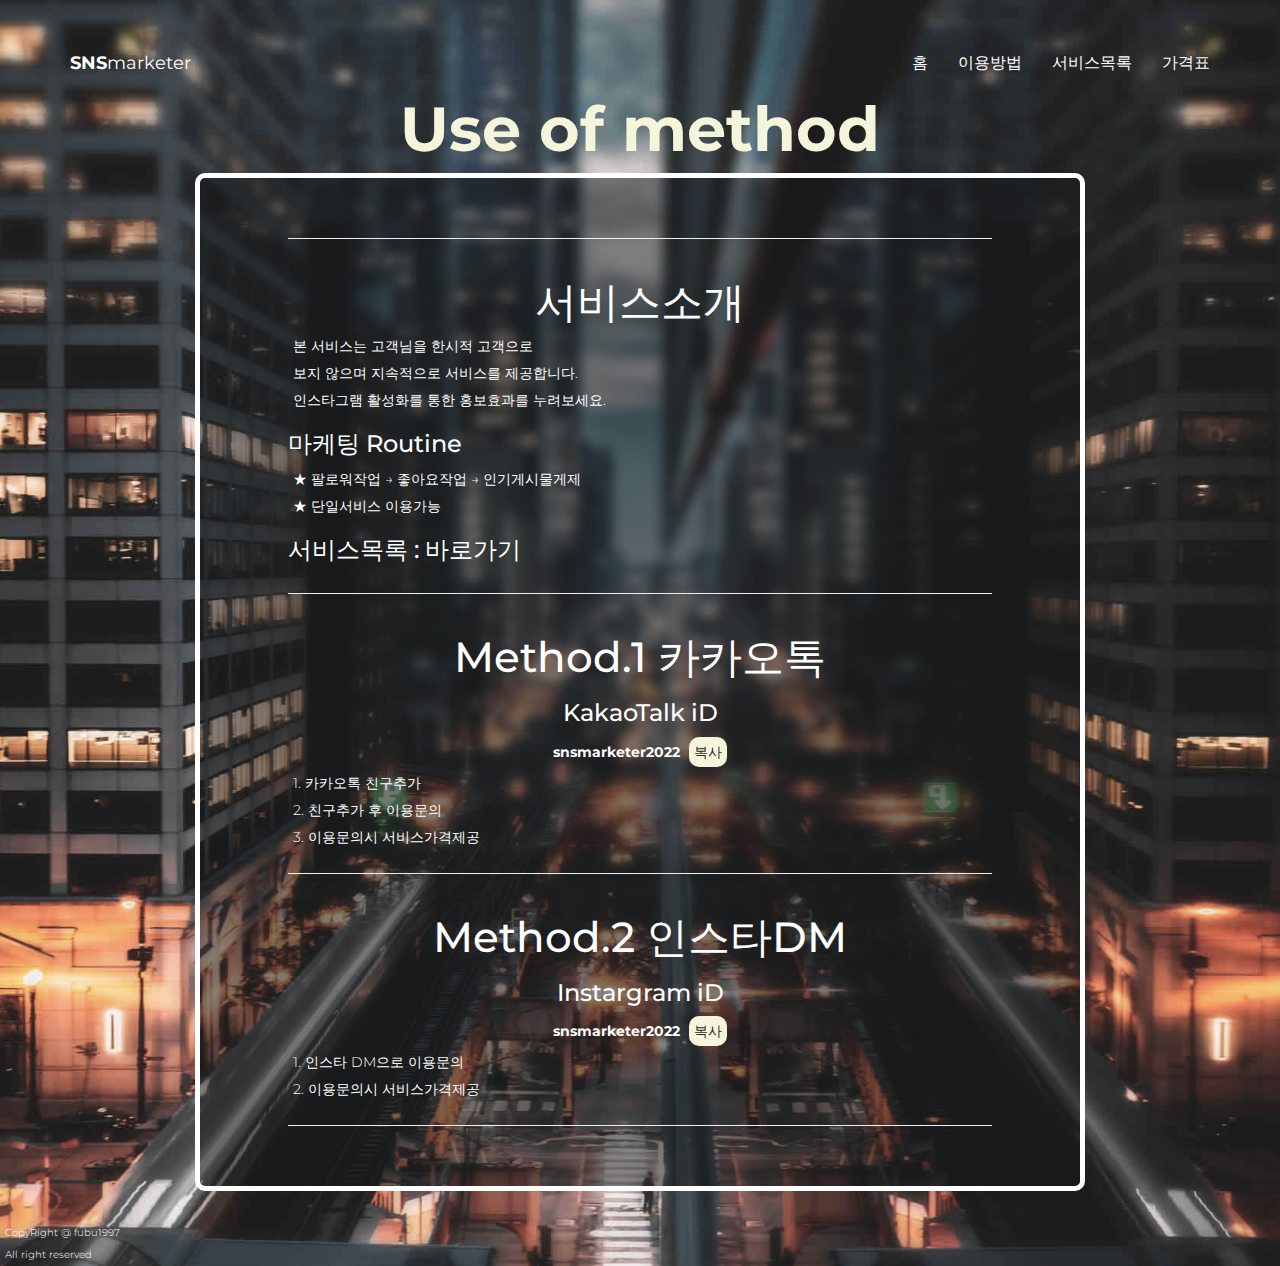
==== method.html @ 7dee6ce5 "SNShelp : 09" ====
<!DOCTYPE html>
<html lang="ko">
  <head>
    <!-- ================================================== -->
    <meta http-equiv="Content-Type" content="text/html; charset=utf-8" />
    <meta http-equiv="X-UA-Compatible" content="IE=edge" />
    <title>SNS마케터</title>
    <meta name="description" content="SNSmarketer" />
    <meta name="author" content="fubu1997" />
    <meta name="keywords" content="SNS마케터" />
    <!-- ================================================== -->
    <meta
      name="viewport"
      content="width=device-width, minimum-scale=1.0, maximum-scale=1.0"
    />
    <meta name="apple-mobile-web-app-capable" content="yes" />
    <!-- ================================================== -->
    <link
      href="https://fonts.googleapis.com/css?family=Montserrat:300,300i,400,600,700"
      rel="stylesheet"
    />
    <link
      rel="stylesheet"
      href="http://cdnjs.cloudflare.com/ajax/libs/font-awesome/4.4.0/css/font-awesome.min.css"
    />
    <!-- Favicon
    ================================================== -->
    <link
      rel="apple-touch-icon"
      sizes="180x180"
      href="/assets/img/apple-touch-icon.png"
    />
    <link
      rel="icon"
      type="image/png"
      sizes="16x16"
      href="/assets/img/pavicon.png"
    />
    <!-- ================================================== -->
    <!-- Bootstrap core CSS -->
    <link href="assets/css/bootstrap.min.css" rel="stylesheet" />
    <!-- Custom styles -->
    <link href="assets/css/style.css" rel="stylesheet" />
    <link href="assets/css/responsive.css" rel="stylesheet" />
    <link href="/customstyle.css" rel="stylesheet" />
    <link rel="stylesheet" href="/assets/css/methodresponsive.css" />
  </head>

  <body>
    <header id="masthead" class="site-header">
      <nav id="primary-navigation" class="site-navigation">
        <div class="container">
          <div class="navbar-header">
            <a href="/index.html" class="site-title"
              ><span>SNS</span>marketer</a
            >
          </div>
          <div class="collapse navbar-collapse" id="agency-navbar-collapse">
            <ul class="nav navbar-nav navbar-right">
              <li>
                <a href="index.html">홈</a>
              </li>
              <li><a href="/method.html">이용방법</a></li>
              <li><a href="/service.html">서비스목록</a></li>
              <li><a href="/price.html">가격표</a></li>
            </ul>
          </div>
        </div>
      </nav>
    </header>

    <div id="hero" class="hero overlay">
      <div class="hero-content">
        <h1 class="이용방법title">Use of method</h1>
        <div class="이용방법페이지">
          <hr />
          <div class="서비스소개">
            <h2>서비스소개</h2>
            <p>본 서비스는 고객님을 한시적 고객으로</p>
            <p>보지 않으며 지속적으로 서비스를 제공합니다.</p>
            <p>인스타그램 활성화를 통한 홍보효과를 누려보세요.</p>
            <h3>마케팅 Routine</h3>
            <p>★ 팔로워작업 → 좋아요작업 → 인기게시물게제</p>
            <p>★ 단일서비스 이용가능</p>
            <h3>서비스목록 : <a href="/service.html">바로가기</a></h3>
          </div>
          <hr />
          <div class="사용방법카톡">
            <h2>Method.1 카카오톡</h2>
            <h3 style="text-align: center">KakaoTalk iD</h3>
            <span style="font-weight: bolder">snsmarketer2022 </span
            ><button>복사</button>
            <p>1. 카카오톡 친구추가</p>
            <p>2. 친구추가 후 이용문의</p>
            <p>3. 이용문의시 서비스가격제공</p>
          </div>
          <hr />
          <div class="사용방법인스타">
            <h2>Method.2 인스타DM</h2>
            <h3 style="text-align: center">Instargram iD</h3>
            <span style="font-weight: bolder">snsmarketer2022 </span
            ><button>복사</button>
            <p>1. 인스타 DM으로 이용문의</p>
            <p>2. 이용문의시 서비스가격제공</p>
          </div>
          <hr />
        </div>

        <footer>
          <div class="footerBox">
            <p>CopyRight @ fubu1997</p>
            <p>All right reserved</p>
          </div>
        </footer>
      </div>
    </div>

    <!-- Bootstrap core JavaScript -->
    <script src="https://ajax.googleapis.com/ajax/libs/jquery/3.1.1/jquery.min.js"></script>
    <script src="/assets/js/bootstrap.min.js"></script>
    <script src="/assets/js/bootstrap-select.min.js"></script>
    <script src="/assets/js/jquery.slicknav.min.js"></script>
    <script src="/assets/js/jquery.shuffle.min.js"></script>
    <script src="/assets/js/script.js"></script>
    <script src="/assets/js/method.js"></script>
  </body>
</html>
---- assets/css/style.css ----
/*
 * Theme Name: 
 * Theme URI: 
 * Author: Milan Savov, Nikola Kostov
 * Author URI/Mail: milan.savov@gmail.com, nikolakostov1991@gmail.com
 * Version: 1.0
 * */

/* TABLE OF CONTENT 
*
* - CUSTOM RESETS
    - Buttons
    - Forms
* - LAYOUT
* - HEADER 
    - Site Logo
    - Navigation
* - HERO (BANNER)
* - HOMEPAGE SECTIONS
    - Features 
    - Services
    - Map Feature 
    - Portfolio
    - Newsletter 
* - FOOTER
* - PAGES
    - PORTFOLIO
    - PORTFOLIO ITEM
    - BLOG
    - BLOG POST
    - CONTACT
*
*/

/* CUSTOM RESETS
================================================== */
a {
  transition: all 0.25s ease-in-out;
  -moz-transition: all 0.25s ease-in-out;
  -webkit-transition: all 0.25s ease-in-out;
  -o-transition: all 0.25s ease-in-out;
  -ms-transition: all 0.25s ease-in-out;
  cursor: pointer;
  color: white;
}

a:focus,
a:hover {
  color: #6fc754;
  outline: 0 none;
  text-decoration: none;
}

p {
  margin-bottom: 0;
  font-size: 14px;
  font-weight: 300;
  color: white;
  line-height: 22px;
}

h1 {
  font-size: 62px;
}

h2 {
  font-size: 42px;
}

h1,
h2,
h3,
h4,
h5 {
  color: white;
}

hr {
  width: 80%;
}

/* Buttons */
.btn {
  line-height: 50px;
  min-width: 200px;
  font-size: 16px;
  font-weight: 300;
  border: 0;
  border-radius: 50px;
  color: #26272d;
  background-color: #fff;
  padding: 0;
  transition: color 0.25s ease-in-out, background-color 0.25s ease-in-out;
  -moz-transition: color 0.25s ease-in-out, background-color 0.25s ease-in-out;
  -webkit-transition: color 0.25s ease-in-out,
    background-color 0.25s ease-in-out;
  -o-transition: color 0.25s ease-in-out, background-color 0.25s ease-in-out;
  -ms-transition: color 0.25s ease-in-out, background-color 0.25s ease-in-out;
}

.btn-border {
  border: 1px solid #26272d;
}

.btn-fill {
  background-color: #267df4;
  color: #fff;
}

.btn-gray {
  background-color: #f5f5f8;
  color: #26272d;
}

.btn-green {
  background-color: #6fc754;
  color: #fff;
}

.btn:hover,
button.btn:hover,
.btn:focus,
button.btn:focus {
  background-color: #26272d;
  color: #fff;
}

.btn-gray:hover,
.btn-gray:focus {
  background-color: #6fc754;
  color: #fff;
}

/* 
 * Forms 
 */
/* Input fields */
.form-group {
  position: relative;
  margin: 0 auto;
  width: 100%;
}

.form-control {
  border-radius: 25px;
  height: 50px;
  padding: 15px 20px;
  border-color: #f5f5f8;
}

.form-control + .form-control {
  margin-top: 10px;
}

.form-control:focus {
  background-color: #f5f5f8;
  border-color: #f5f5f8;
  box-shadow: none;
  outline: none;
}

.form-group .btn {
  position: absolute;
  top: 5px;
  right: 5px;
  line-height: 40px;
  min-width: 60px;
  font-size: 16px;
  border-radius: 25px;
}

.form-control-comment {
  height: 100px;
  resize: none;
}

.search-form .form-group .form-control {
  padding-right: 80px;
}

/* ELEMENTS
================================================== */
/* Checkbox fields */
input[type="checkbox"],
input[type="radio"] {
  position: absolute;
  visibility: hidden;
  height: auto;
  margin-top: 0;
}

.checkbox {
  margin: 0;
}

.checkbox + .checkbox,
.radio-btn + .radio-btn {
  margin-top: 15px;
}

.checkbox [type="checkbox"]:not(:checked) + label,
.checkbox [type="checkbox"]:checked + label {
  position: relative;
  padding-left: 30px;
  cursor: pointer;
}

.checkbox [type="checkbox"]:not(:checked) + label:before,
.checkbox [type="checkbox"]:checked + label:before {
  content: "";
  position: absolute;
  left: 0;
  width: 20px;
  height: 20px;
  background-color: #fff;
  border: 1px solid #f5f5f8;
  border-radius: 3px;
  box-shadow: none;
  transition: border-color 0.2s;
  -webkit-transition: border-color 0.2s;
  -ms-transition: border-color 0.2s;
  -o-transition: border-color 0.2s;
  -ms-transition: border-color 0.2s;
}

.checkbox [type="checkbox"]:not(:checked) + label:after,
.checkbox [type="checkbox"]:checked + label:after {
  content: "\f00c";
  font-family: "FontAwesome";
  position: absolute;
  top: 50%;
  left: 0;
  text-align: center;
  font-size: 15px;
  height: 20px;
  width: 20px;
  border-radius: 3px;
  color: #fff;
  background-color: #6fc754;
  transform: translateY(-50%);
  -webkit-transform: translateY(-50%);
  -ms-transform: translateY(-50%);
  -o-transform: translateY(-50%);
  -ms-transform: translateY(-50%);
  transition: opacity 0.2s;
  -webkit-transition: opacity 0.2s;
  -ms-transition: opacity 0.2s;
  -o-transition: opacity 0.2s;
  -ms-transition: opacity 0.2s;
}

.checkbox [type="checkbox"]:not(:checked) + label:after {
  opacity: 0;
}

.checkbox [type="checkbox"]:checked + label:after {
  opacity: 1;
}

.checkbox [type="checkbox"]:disabled:not(:checked) + label:before,
.checkbox [type="checkbox"]:disabled:checked + label:before {
  box-shadow: none;
  border-color: #bbb;
  background-color: #ddd;
}

.checkbox [type="checkbox"]:disabled:checked + label:after {
  color: #999;
}
.checkbox [type="checkbox"]:disabled + label {
  color: #aaa;
}

.checkbox [type="checkbox"]:checked:focus + label:before,
.checkbox [type="checkbox"]:not(:checked):focus + label:before {
  border: 1px dotted #6fc754;
}

.checkbox [type="checkbox"]:not(:checked) + label:hover:before,
.checkbox [type="checkbox"]:checked + label:hover:before {
  border: 1px solid #6fc754;
}

/* Radiobutton fields */
.radio-btn label {
  font-weight: 400;
}

.radio-btn [type="radio"]:not(:checked) + label,
.radio-btn [type="radio"]:checked + label {
  position: relative;
  padding-left: 30px;
  cursor: pointer;
  margin-bottom: 0;
}

.radio-btn [type="radio"]:not(:checked) + label:before,
.radio-btn [type="radio"]:checked + label:before {
  content: "";
  position: absolute;
  left: 0;
  top: 50%;
  width: 20px;
  height: 20px;
  background-color: #fff;
  border: 1px solid #f5f5f8;
  border-radius: 50px;
  box-shadow: none;
  transform: translateY(-50%);
  -webkit-transform: translateY(-50%);
  -ms-transform: translateY(-50%);
  -o-transform: translateY(-50%);
  -ms-transform: translateY(-50%);
  transition: border-color 0.2s;
  -webkit-transition: border-color 0.2s;
  -ms-transition: border-color 0.2s;
  -o-transition: border-color 0.2s;
  -ms-transition: border-color 0.2s;
}

.radio-btn [type="radio"]:not(:checked) + label:after,
.radio-btn [type="radio"]:checked + label:after {
  content: "";
  position: absolute;
  width: 12px;
  height: 12px;
  top: 50%;
  left: 4px;
  background-color: #6fc754;
  border-radius: 50px;
  transform: translateY(-50%);
  -webkit-transform: translateY(-50%);
  -ms-transform: translateY(-50%);
  -o-transform: translateY(-50%);
  -ms-transform: translateY(-50%);
  transition: opacity 0.2s;
  -webkit-transition: opacity 0.2s;
  -ms-transition: opacity 0.2s;
  -o-transition: opacity 0.2s;
  -ms-transition: opacity 0.2s;
}

.radio-btn [type="radio"]:not(:checked) + label:after {
  opacity: 0;
}
.radio-btn [type="radio"]:checked + label:after {
  opacity: 1;
}

.radio-btn [type="radio"]:disabled:not(:checked) + label:before,
.radio-btn [type="radio"]:disabled:checked + label:before {
  box-shadow: none;
  border-color: #bbb;
  background-color: #ddd;
}

.radio-btn [type="radio"]:disabled:checked + label:after {
  color: #999;
}

.radio-btn [type="radio"]:disabled + label {
  color: #aaa;
}

.radio-btn [type="radio"]:checked:focus + label:before,
.radio-btn [type="radio"]:not(:checked):focus + label:before {
  border: 1px dotted #6fc754;
}

.radio-btn [type="radio"]:checked + label:hover:before,
.radio-btn [type="radio"]:not(:checked) + label:hover:before {
  border: 1px solid #6fc754;
}

/* Selectpicker */
select {
  position: absolute;
  bottom: 0;
  left: 50%;
  display: block;
  width: 0.5px !important;
  height: 100% !important;
  padding: 0 !important;
  opacity: 0 !important;
  border: none;
}

.bootstrap-select .btn {
  border: 1px solid #26272d;
  border-radius: 10px;
}

.bootstrap-select span.pull-left {
  padding-left: 10px;
}

.bootstrap-select.open .dropdown-menu {
  display: block;
  border: 1px solid #26272d;
  border-radius: 10px;
}

.bootstrap-select.btn-group .dropdown-menu {
  padding: 5px 0;
  min-width: 100%;
  overflow: hidden;
  -webkit-box-sizing: border-box;
  -moz-box-sizing: border-box;
  box-sizing: border-box;
  z-index: 9999;
}

.bootstrap-select .dropdown-menu {
  display: none;
  visibility: visible;
  opacity: 1;
  padding: 0;
}

.bootstrap-select .bs-caret {
  float: right;
  padding-right: 10px;
}

.bootstrap-select .bs-caret .caret {
  border-top: 6px dashed;
  border-top: 6px solid\9;
  border-right: 6px solid transparent;
  border-left: 6px solid transparent;
}

.bootstrap-select .selected {
  color: #6fc754;
}

.bootstrap-select .check-mark {
  display: none;
}

/*  Tabs  */
.tab-style {
  border-bottom: none;
}

.tab-style + .tab-content {
  padding: 15px;
  border: 1px solid #26272d;
  border-bottom-left-radius: 10px;
  border-bottom-right-radius: 10px;
  border-top-right-radius: 10px;
}

.nav-tabs.tab-style > li.active > a,
.nav-tabs.tab-style > li > a:hover {
  border: 1px solid #6fc754;
  background-color: #6fc754;
  color: #fff;
}

.nav-tabs.tab-style > li > a {
  position: relative;
  color: #26272d;
  margin-right: 0;
  border: 1px solid #26272d;
  border-top-left-radius: 10px;
  border-top-right-radius: 10px;
}

.nav-tabs.tab-style > li + li {
  margin-left: 10px;
}

/* Accordion */
.accordion.panel-group {
  margin-bottom: 0;
}

.accordion.panel-group .panel + .panel {
  margin-top: 0;
}

.accordion .panel {
  border: 0;
  box-shadow: none;
  border: 1px solid #26272d;
  border-bottom: 0;
  border-radius: 0;
}

.accordion .panel:first-child,
.accordion .panel:first-child .panel-heading a {
  border-top-right-radius: 10px;
  border-top-left-radius: 10px;
}

.accordion .panel:last-child {
  border-bottom-right-radius: 10px;
  border-bottom-left-radius: 10px;
  border-bottom: 1px solid #26272d;
}

.accordion .panel:last-child .panel-heading a.collapsed {
  border-bottom-right-radius: 10px;
  border-bottom-left-radius: 10px;
}

.accordion .collapsed {
  height: auto;
}

.accordion .panel-heading {
  background-color: transparent;
  padding: 0;
}

.accordion .panel-heading a {
  display: inline-block;
  position: relative;
  width: 100%;
  padding: 10px 40px 10px 15px;
}

.accordion .panel-heading a.collapsed {
  background-color: transparent;
  color: #26272d;
}

.accordion .panel-heading a.collapsed:hover,
.accordion.accordion-gray .panel-heading a.collapsed:hover,
.accordion .panel-heading a {
  background-color: #6fc754;
  color: #fff;
}

.accordion .panel-heading a.collapsed::after {
  content: "\f107";
}

.accordion .panel-heading a::after {
  font-family: "FontAwesome";
  content: "\f106";
  position: absolute;
  top: 50%;
  right: 15px;
  transform: translateY(-50%);
  -moz-transform: translateY(-50%);
  -o-transform: translateY(-50%);
  -ms-transform: translateY(-50%);
  -webkit-transform: translateY(-50%);
}

.panel-group .panel-heading + .panel-collapse > .list-group,
.panel-group .panel-heading + .panel-collapse > .panel-body {
  border: none;
}

/* Pagination */
.pagination {
  margin: 0;
  vertical-align: middle;
}

.pagination > li > a {
  border: none;
  color: white;
  background-color: #f5f5f8;
  padding: 10px 15px;
  border-radius: 10px;
  font-size: 12px;
}

.pagination > li + li > a {
  margin-left: 5px;
}

.pagination > li.active > a,
.pagination > li > a:hover,
.pagination > li.active > a:hover {
  background-color: #6fc754;
  color: #fff;
}

.pagination > li:first-child > a {
  border-top-left-radius: 10px;
  border-bottom-left-radius: 10px;
}

.pagination > li:last-child > a {
  border-top-right-radius: 10px;
  border-bottom-right-radius: 10px;
}

.pagination > li.more > a {
  margin-left: 0;
  padding: 10px 5px;
  pointer-events: none;
  background-color: transparent;
}

.pagination > li.more + li > a {
  margin-left: 0;
}

/* LAYOUT
================================================== */
html,
body {
  width: 100%;
  height: 100%;
  margin: 0;
  padding: 0;
  font-family: "Montserrat", sans-serif;
  color: white;
}

.img-res {
  display: block;
  width: 100vw;
  height: 100vh;
  max-width: 100%;
  max-height: 100%;
  object-fit: cover;
}

/* Background colors */
.gray-bg {
  background-color: #f5f5f8;
}

/* Margin and padding resets */
.mb-10 {
  margin-bottom: 10px;
}
.mt-20 {
  margin-top: 20px;
}
.mt-50 {
  margin-top: 50px;
}

/* HEADER
================================================== */
.site-header {
  position: absolute;
  padding: 50px 0 0;
  background-color: transparent;
  width: 100%;
  z-index: 3;
}

/* Site-logo */
.site-title {
  font-size: 18px;
  line-height: 26px;
  color: white;
}

.site-title span {
  font-weight: 700;
}
/* Navigation */
.navbar-collapse {
  text-align: center;
}

.navbar-nav {
  color: white;
  float: none;
  display: inline-block;
}

.navbar-nav > li > a,
.slicknav_nav > li > a {
  padding: 0;
  font-size: 16px;
  position: relative;
  color: white;
  line-height: 26px;
}

.site-header-white .navbar-nav > li > a,
.site-header-white .site-title {
  color: #fff;
}

.navbar-nav > li > a i {
  margin-left: 5px;
}

.navbar-nav > li + li {
  margin-left: 30px;
}

.nav .open > a,
.nav .open > a:focus,
.nav .open > a:hover,
.navbar-nav > li > a:hover,
.navbar-nav > li > a:focus,
.navbar-nav > li.active > a,
.navbar-collapse li a:hover,
.dropdown.open > a,
.site-header-white .dropdown.open > a,
.dropdown-menu a:hover,
.dropdown:hover > a,
.dropdown-menu > li > a:focus,
.dropdown-menu li a:hover,
.slicknav_nav > li.active a,
.slicknav_open .slicknav_arrow,
.slicknav_nav > li a:hover {
  background-color: transparent;
  color: #6fc754;
}

.navbar-toggle {
  border-color: #fff;
  margin: 0 15px 0 0;
  position: relative;
  top: -1px;
}

.navbar-toggle:hover,
.navbar-toggle[aria-expanded="true"] {
  background-color: #fff;
  border-color: white;
  cursor: pointer;
}

.navbar-toggle:hover .icon-bar,
.navbar-toggle[aria-expanded="true"] .icon-bar {
  background-color: white;
}

.navbar-toggle .icon-bar {
  background-color: #fff;
}

.navbar-nav .dropdown-menu {
  display: block;
  opacity: 0;
  visibility: hidden;
  border-radius: 0;
  min-width: 130px;
  border: 0;
  border-top: 5px solid #6fc754;
  top: 140%;
  transition: all 0.4s;
  -moz-transition: all 0.4s;
  -webkit-transition: all 0.4s;
  -o-transition: all 0.4s;
  -ms-transition: all 0.4s;
}

.navbar-nav li a:hover + .dropdown-menu,
.navbar-nav .dropdown-menu:hover {
  opacity: 1;
  visibility: visible;
  top: 100%;
  transition-delay: 0s;
}

.dropdown-menu li a {
  padding: 5px 15px;
  position: relative;
  left: 0;
}

.dropdown-menu li a:hover {
  left: 15px;
}

/* HERO
================================================== */
.hero {
  background: url(../img/background.jpg) no-repeat center / cover;
  height: 100%;
  width: 100%;
  display: table;
  position: relative;
}

.overlay:before {
  height: 100%;
  width: 100%;
  position: absolute;
  top: 0;
  left: 0;
  z-index: 0;
}

.hero-content {
  display: table-cell;
  vertical-align: middle;
  padding-top: 75px;
  padding-bottom: 75px;
}

.hero-text {
  max-width: 890px;
  width: 100%;
  margin: 0 auto;
  padding: 0 15px;
  text-align: center;
}

.hero-text h1 {
  position: relative;
  margin: 0;
}

.hero-text p {
  position: relative;
  margin: 45px 0 30px;
  font-size: 20px;
  color: white;
}

.hero-text .btn {
  position: relative;
  background-color: rgba(197, 174, 174, 0.301);
  color: white;
  font-weight: bolder;
}

.hero-text .btn:hover {
  background-color: white;
  color: black;
}

.hero .breadcrumb {
  padding-top: 60px;
  margin-bottom: 0;
}

.hero .breadcrumb:before {
  content: "";
  display: block;
  position: absolute;
  left: 50%;
  bottom: 45px;
  height: 12px;
  width: 80px;
  border-top: 5px solid #fff;
  border-bottom: 3px solid #fff;
  transform: translateX(-50%);
  -moz-transform: translateX(-50%);
  -webkit-transform: translateX(-50%);
  -o-transform: translateX(-50%);
  -ms-transform: translateX(-50%);
}

.subpage-hero {
  height: 400px;
}

.subpage-hero.overlay:before {
  background-color: rgba(38, 39, 45, 0.5);
}

.subpage-hero .hero-content,
.subpage-hero .hero-content h1,
.subpage-hero a {
  color: #fff;
}

.subpage-hero a:hover {
  color: #6fc754;
}

.portfolio-hero {
  background: url(../img/portfolio-hero.jpg) no-repeat center / cover;
}

.blog-hero {
  background: url(../img/blog-hero.jpg) no-repeat center / cover;
}

.contact-hero {
  background: url(../img/contact-hero.jpg) no-repeat center / cover;
}

/* SITEMAIN
================================================== */
/* site-section */
.site-section {
  padding: 100px 0 140px;
}

.subheading-text {
  font-size: 20px;
  font-style: italic;
}

.heading-separator {
  position: relative;
  margin: 0;
  padding-bottom: 70px;
}

.heading-separator:after {
  content: "";
  position: absolute;
  bottom: 25px;
  left: 0;
  right: 0;
  height: 2px;
  width: 50px;
  margin: 0 auto;
  background-color: #267df4;
}

/* Section: Features */
.section-features h2 {
  padding-bottom: 40px;
  font-size: 30px;
}

.section-features img {
  position: absolute;
  right: 15px;
  height: 380px;
}

/* Section: Services */
.section-services .subheading-text {
  margin-bottom: 90px;
}

.section-services .col-md-3:nth-child(n + 5) .service {
  margin-top: 60px;
}

.service {
  min-height: 250px;
}

.service-title {
  margin: 35px 0 25px;
  font-size: 13px;
  text-transform: uppercase;
}

.service-info {
  font-size: 13px;
}

/* Section: Map Feature */
.section-map-feature {
  padding-top: 250px;
  background: #071021 url(../img/map.png) no-repeat top center / cover;
}

.section-map-feature h2 {
  padding-bottom: 30px;
  margin: 0;
}

.section-map-feature h2,
.section-map-feature p {
  color: #fff;
}

.section-map-feature .btn {
  margin: 80px 0 215px;
}

.counter {
  margin-bottom: 30px;
  font-size: 40px;
  font-weight: 300;
  line-height: 1;
}

.counter-item h3 {
  margin: 0;
  font-size: 16px;
  color: #0960d7;
}

/* Section: Portfolio */
.portfolio-item {
  margin-top: 30px;
}

.portfolio-item {
  height: 270px;
  position: relative;
}

.portfolio-item:before {
  content: "";
  position: absolute;
  left: 0;
  top: 0;
  right: 100%;
  bottom: 0;
  background-color: #f5f5f8;
  transition: right 0.25s ease-in-out;
  -moz-transition: right 0.25s ease-in-out;
  -webkit-transition: right 0.25s ease-in-out;
  -o-transition: right 0.25s ease-in-out;
  -ms-transition: right 0.25s ease-in-out;
}

.portfolio-item:hover:before {
  right: 25%;
}

.portfolio-item-title,
.portfolio-item a {
  position: absolute;
  left: 0px;
  margin: 0;
  font-size: 16px;
  opacity: 0;
}

.portfolio-item-title {
  width: 150px;
  top: 15px;
  transition: left 0.25s ease-in-out, opacity 0.25s ease-in-out;
  -moz-transition: left 0.25s ease-in-out, opacity 0.25s ease-in-out;
  -webkit-transition: left 0.25s ease-in-out, opacity 0.25s ease-in-out;
  -o-transition: left 0.25s ease-in-out, opacity 0.25s ease-in-out;
  -ms-transition: left 0.25s ease-in-out, opacity 0.25s ease-in-out;
}

.portfolio-item:hover .portfolio-item-title {
  left: 15px;
  opacity: 1;
}

.portfolio-item a {
  bottom: 15px;
  color: #26272d;
  padding: 5px 12px;
  border: 1px solid #26272d;
  border-radius: 50px;
}

.portfolio-item:hover a {
  left: 55%;
  opacity: 1;
}

.portfolio-item a:hover {
  background-color: #26272d;
  color: #fff;
}

.portfolio-item a i {
  width: 16px;
  text-align: center;
}

/* Section: Newsletter */
.section-newsletter h2 {
  padding-bottom: 30px;
  margin: 0;
}

.newsletter-group {
  max-width: 550px;
}

.newsletter-group .form-control {
  padding-right: 125px;
}

.newsletter-group .btn {
  min-width: 120px;
}

/* FOOTER
================================================== */
.site-footer {
  background-color: #f5f5f8;
  padding-top: 95px;
}

.site-footer .site-title {
  display: inline-block;
  margin-bottom: 40px;
}

.site-footer h3 {
  font-size: 16px;
  text-transform: uppercase;
  margin: 0 0 40px;
}

.site-footer > .container {
  padding-bottom: 170px;
}

.site-footer .list-unstyled li + li {
  margin-top: 20px;
}

.contact-links li {
  position: relative;
}

.contact-links li i {
  position: absolute;
  top: 50%;
  width: 20px;
  text-align: center;
  font-size: 18px;
  color: #8c8f94;
  transform: translateY(-50%);
  -moz-transform: translateY(-50%);
  -webkit-transform: translateY(-50%);
  -o-transform: translateY(-50%);
  -ms-transform: translateY(-50%);
}

.contact-links li a,
.contact-links li p {
  margin-left: 40px;
}

.list-unstyled {
  margin-bottom: 0;
}

.list-unstyled li a,
.list-unstyled li p {
  font-size: 16px;
  color: #8c8f94;
  font-weight: 300;
}

.list-unstyled li a:hover,
.list-unstyled li.active a {
  color: #6fc754;
}

/* Copyright */
.copyright {
  padding: 30px 0;
  border-top: 1px solid rgba(38, 41, 44, 0.05);
}

.social-links a {
  line-height: 36px;
  padding: 5px 15px;
  font-size: 18px;
  border: 1px solid;
  border-radius: 50px;
}

.social-links a:hover {
  color: #fff;
}

.social-links a i {
  width: 18px;
  text-align: center;
}

a.twitter-bg {
  color: #55acee;
  border-color: #55acee;
}

a.twitter-bg:hover {
  background-color: #55acee;
}

a.facebook-bg {
  color: #3b5998;
  border-color: #3b5998;
}

a.facebook-bg:hover {
  background-color: #3b5998;
}

a.pinterest {
  color: #dd4b39;
  border-color: #dd4b39;
}

a.pinterest:hover {
  background-color: #dd4b39;
}

a.linkedin-bg {
  color: #007bb5;
  border-color: #007bb5;
}

a.linkedin-bg:hover {
  background-color: #007bb5;
}

.copyright .text-right {
  padding: 4px 0;
}

.copyright p {
  font-size: 9px;
  font-weight: 400;
  text-transform: uppercase;
  color: #26272d;
}

.copyright p + p {
  margin-top: 2px;
}

/* PAGES
================================================== */
.subpage-site-section {
  padding: 60px 0;
}

.breadcrumb {
  background-color: transparent;
  position: relative;
}

.breadcrumb .active {
  color: #fff;
}

/* 
 * Portfolio
 */
.portfolio-sorting li:nth-child(-n + 3) {
  margin-bottom: 5px;
}

.portfolio-sorting li a {
  line-height: 40px;
  min-width: 120px;
  font-size: 16px;
}

.portfolio-sorting li .active {
  background-color: #6fc754;
  color: #fff;
  box-shadow: none;
}

#grid {
  margin-top: 25px;
}

#grid .col-md-4 {
  display: none;
}

#loadMore {
  margin-top: 30px;
}

#loadMore.disabled {
  background-color: #eee;
  color: #000;
  opacity: 0.3;
}

/* 
 * Portfolio-item
 */
.project-img {
  height: 480px;
}

.project-img + .project-img {
  margin-top: 20px;
}

.project-info h5 {
  font-size: 18px;
  text-transform: uppercase;
  margin: 0;
}

.project-description,
.project-date-category {
  margin: 30px 0 0;
}

.project-date-category p + p {
  margin-top: 10px;
}

.project-date-category p span {
  font-size: 14px;
  text-transform: uppercase;
  color: #26272d;
  font-weight: 400;
}

.project-info .btn {
  margin-top: 25px;
  line-height: 40px;
  min-width: 120px;
}

.project-info .social-links {
  margin-top: 25px;
}

.section-related-projects {
  padding-top: 0;
}

/* 
 * Blog
 */
.blog-post + .blog-post {
  margin-top: 60px;
}

.blog-post img {
  height: 480px;
}

.post-content,
.post-content .text-right,
.post-meta {
  margin-top: 25px;
}

.blog-post .post-title {
  padding: 0;
  margin: 0;
  font-size: 18px;
  font-weight: 600;
  text-transform: uppercase;
}

.post-content p {
  margin: 25px 0 0;
}

.post-content .post-title a {
  color: #26292c;
}

.post-content a {
  color: #8c8f94;
}

.post-content .read-more {
  position: relative;
  padding-right: 30px;
  text-transform: uppercase;
}

.post-content .read-more:after {
  content: "";
  display: block;
  background-color: #8c8f94;
  width: 20px;
  height: 2px;
  position: absolute;
  right: 0;
  top: 8px;
  transition: background-color 0.25s ease-in-out;
  -moz-transition: background-color 0.25s ease-in-out;
  -webkit-transition: background-color 0.25s ease-in-out;
  -o-transition: background-color 0.25s ease-in-out;
  -ms-transition: background-color 0.25s ease-in-out;
}

.post-content .read-more:hover:after {
  background-color: #6fc754;
}

.blog-post a:hover + .post-content .post-title a,
.post-content a:hover {
  color: #6fc754;
}

.post-meta {
  padding: 5px 0;
}

.post-meta span {
  padding: 6px 0;
}

.post-meta span + span {
  margin-left: 40px;
}

.post-meta span a {
  position: relative;
  padding: 6px 0 6px 40px;
}

.post-meta i,
.post-author img {
  position: absolute;
  left: 0;
  top: 0;
}

.post-author img {
  height: 30px;
  width: 30px;
}

.post-meta i {
  font-size: 30px;
}

.post-category i {
  top: 1px;
}

.section-blog .ui-pagination {
  margin-top: 60px;
}

/* 
 * Blog post
 */
/* Post Comments */
.post-comments {
  margin-top: 40px;
}

.post-comments h3,
.respond h3 {
  font-size: 16px;
  margin: 30px 0 15px;
  text-transform: uppercase;
}

.post-comment {
  padding-left: 70px;
  position: relative;
}

.post-comment + .post-comment,
.replied + .post-comment {
  margin-top: 30px;
}

.replied {
  margin: 20px 0 0 70px;
  padding-top: 20px;
  border-top: 1px solid rgba(38, 41, 44, 0.05);
}

.post-comment img {
  width: 70px;
  height: 70px;
  position: absolute;
  left: 0;
  top: 0;
}

.post-comment-content-details {
  background-color: #f5f5f8;
  padding: 10px 0 10px 20px;
}

.post-comment-content-details p {
  display: inline-block;
  color: #8c8f94;
}

.post-comment-content-details p + p {
  margin: 0 0 0 20px;
}

.post-comment-date i {
  margin-right: 5px;
  line-height: 18px;
}

.comment {
  padding: 15px 0 0 20px;
}

.comment + .comment {
  margin-top: 0px;
}

.comment-reply {
  margin-top: 5px;
}

/* Respond */
.respond .form-control + .btn {
  margin-top: 10px;
}

/* Sidebar */
.sidebar {
  padding-left: 30px;
}

.widget + .widget {
  margin-top: 60px;
}

.widget-title {
  font-size: 18px;
  margin: 0 0 30px;
  text-transform: uppercase;
  letter-spacing: 1px;
}

.widget .list-unstyled a:hover {
  padding-left: 15px;
}

.widget .list-unstyled li + li {
  margin-top: 20px;
}

.widget-categories li a span {
  float: right;
}

.widget-tags .list-unstyled li + li {
  margin-top: 10px;
  padding-top: 10px;
  border-top: 1px solid rgba(38, 41, 44, 0.05);
}

/* 
 * Contact
 */
/* Section: Contact-us */
.section-contact-us h2 {
  font-size: 18px;
  text-transform: uppercase;
  padding-bottom: 50px;
  letter-spacing: 1px;
}

.section-contact-us .form-group label,
.contact-info h3 {
  margin: 0 0 10px 20px;
  color: #26292c;
  font-size: 16px;
  font-weight: 300;
}

.section-contact-us textarea {
  height: 130px;
}

.section-contact-us .btn {
  margin-top: 35px;
}

.contact-info {
  padding-left: 30px;
}

.contact-info h3 {
  margin-left: 0;
  color: #8c8f94;
}

.contact-info .list-unstyled li {
  font-size: 14px;
  font-weight: 300;
  color: #8c8f94;
}

.contact-info .list-unstyled + h3,
.contact-info a + h3 {
  margin-top: 30px;
}

.section-contact-us .row + .form-group,
.section-contact-us .form-group + .form-group {
  margin-top: 25px;
}

/* Section: map */
.section-map {
  height: 500px;
  width: 100%;
}
---- assets/css/responsive.css ----
/*==========  Non-Mobile First Method  ==========*/

/* Large Devices, Wide Screens */
@media only screen and (max-width: 1199px) {
  /* CUSTOM RESETS */
  h1 {
    font-size: 52px;
  }

  /* HERO */
  .hero-text p {
    font-size: 18px;
    margin: 35px 0 25px;
  }

  /* SITEMAIN */
  /* Section: Map Feature */
  .section-map-feature {
    padding-top: 200px;
  }

  .section-map-feature .btn {
    margin: 60px 0 165px;
  }
}

/* Medium Devices, Desktops */
@media only screen and (max-width: 991px) {
  /* CUSTOM RESETS */
  h1 {
    font-size: 42px;
  }

  h2 {
    font-size: 36px;
  }

  p + p {
    margin-top: 25px;
  }

  .accordion {
    margin-top: 30px;
  }

  /* Buttons */
  .btn {
    line-height: 40px;
    min-width: 170px;
  }

  /* HEADER */
  .site-header {
    padding-top: 40px;
  }

  /* HERO */
  .hero-content {
    padding-top: 65px;
  }

  .hero-text {
    max-width: 750px;
  }

  .hero-text p {
    font-size: 16px;
    margin: 25px 0 15px;
  }

  /* SITEMAIN */
  /* site-section */
  .site-section {
    padding: 60px 0 100px;
  }

  .heading-separator {
    padding-bottom: 50px;
  }

  .heading-separator:after {
    bottom: 20px;
  }

  .subheading-text {
    font-size: 18px;
  }

  /* Section: Features */
  .section-features h2 {
    font-size: 26px;
  }

  /* Section: Services */
  .section-services .subheading-text {
    margin-bottom: 60px;
  }

  .section-services .col-md-3:nth-child(n + 3) .service {
    margin-top: 30px;
  }

  .service-title {
    margin: 25px 0 10px;
  }

  /* Section: Map Feature */
  .section-map-feature {
    padding-top: 150px;
  }

  .section-map-feature h2 {
    padding-bottom: 25px;
  }

  .section-map-feature .btn {
    margin: 45px 0 115px;
  }
  /* Sidebar */
  .sidebar {
    margin-top: 40px;
    padding-left: 0;
  }
}

/* Small Devices, Tablets */
@media only screen and (max-width: 767px) {
  /* CUSTOM RESETS */
  h1 {
    font-size: 32px;
  }

  h2 {
    font-size: 28px;
  }

  p + p {
    margin-top: 15px;
  }

  /* Buttons */
  .btn {
    min-width: 140px;
    font-size: 14px;
  }

  /* Elements */
  /* Tabs */
  .nav-tabs > li {
    float: none;
  }

  .nav-tabs.tab-style > li + li {
    margin-left: 0;
  }

  .tab-style + .tab-content {
    border-top-right-radius: 0;
    border-top: 0;
  }

  .nav-tabs.tab-style > li > a {
    margin: 1px 0;
  }

  .nav-tabs.tab-style > li:nth-child(-n + 2) > a {
    border-bottom: 0;
  }

  .nav-tabs.tab-style > li:nth-child(n + 2) > a {
    border-radius: 0;
  }

  /* Pagination */
  .pagination > li > a {
    padding: 10px 10px;
  }

  /* HEADER */
  .site-header {
    padding-top: 20px;
  }

  .navbar-header .site-title {
    padding-left: 15px;
  }

  /* Navigation */
  .site-navigation {
    position: absolute;
  }

  .main-menu {
    display: none;
  }

  .slicknav_menu,
  .slicknav_item {
    position: relative;
    z-index: 9999;
  }

  .slicknav_btn {
    position: absolute;
    right: 0;
    margin: 0 15px 0 0;
    padding: 5px;
    z-index: 9999;
  }

  .act .slicknav_btn {
    height: 22px;
    position: fixed;
  }

  .slicknav_icon-bar {
    height: 2px;
    width: 22px;
    display: block;
    background-color: white;
    -webkit-transition: all 0.3s;
    -moz-transition: all 0.3s;
    -ms-transition: all 0.3s;
    -o-transition: all 0.3s;
    transition: all 0.3s;
  }

  .slicknav_icon-bar + .slicknav_icon-bar {
    margin-top: 4px;
  }

  .site-header-white .slicknav_icon-bar {
    background-color: #fff;
  }

  .site-header-white .act .slicknav_icon-bar {
    background-color: #26272d;
  }

  .act .slicknav_icon-bar:first-child,
  .act .slicknav_icon-bar:last-child {
    position: absolute;
    top: 10px;
    height: 3px;
  }

  .act .slicknav_icon-bar:first-child {
    -webkit-transform: rotate(45deg);
    -moz-transform: rotate(45deg);
    -ms-transform: rotate(45deg);
    -o-transform: rotate(45deg);
    transform: rotate(45deg);
  }

  .act .slicknav_icon-bar:last-child {
    -webkit-transform: rotate(-45deg);
    -moz-transform: rotate(-45deg);
    -ms-transform: rotate(-45deg);
    -o-transform: rotate(-45deg);
    transform: rotate(-45deg);
  }

  .act .slicknav_icon-bar:nth-child(2) {
    opacity: 0;
  }

  .act .slicknav_icon-bar + .slicknav_icon-bar {
    margin-top: 0px;
  }

  .slicknav_nav {
    background-color: gray;
    list-style: none;
    position: fixed;
    left: 0;
    top: 0;
    z-index: 100;
    height: 30%;
    width: 100%;
    padding: 0;
    text-align: center;
    display: flex;
    flex-direction: column;
    justify-content: center;
    align-items: center;
  }

  .act .slicknav_nav {
    -webkit-transform: scale(1);
    transform: scale(1);
  }

  .slicknav_nav > li:first-child {
    margin-top: 5%;
  }

  .slicknav_nav > li {
    padding: 5px 0;
    -webkit-transition: all 400ms 510ms;
    transition: all 400ms 510ms;
    opacity: 0;
  }

  .slicknav_nav > li {
    -webkit-transform: translateY(50%);
    transform: translateY(50%);
  }

  .act .slicknav_nav > li {
    opacity: 1;
    -webkit-transform: translateX(0);
    transform: translateX(0);
  }

  .slicknav_nav > li a {
    display: inline-block;
    color: white;
    font-size: 14px;
  }

  .slicknav_arrow {
    position: absolute;
    right: -40px;
    bottom: 0;
    padding: 0 8px;
  }

  .slicknav_nav ul.dropdown-menu {
    display: none;
    position: relative;
    visibility: visible;
    opacity: 1;
  }

  .slicknav_nav .dropdown-menu {
    position: static;
    float: none;
    width: auto;
    margin-top: 0;
    background-color: transparent;
    border: 0;
    -webkit-box-shadow: none;
    box-shadow: none;
    transition: none;
    -moz-transition: none;
    -webkit-transition: none;
    -o-transition: none;
    -ms-transition: none;
    -webkit-transition-delay: 0s;
    transition-delay: 0s;
  }

  .slicknav_nav .dropdown-menu li {
    text-align: center;
    padding: 5px 0;
  }

  /* HERO */
  .hero-content {
    padding-top: 65px;
    padding-bottom: 65px;
  }

  .hero-text p {
    font-size: 14px;
    margin: 20px 0 10px;
  }

  /* SITEMAIN */
  /* site-section */
  .site-section {
    padding: 30px 0 60px;
  }

  .subheading-text {
    font-size: 16px;
  }

  /* Section: Features */
  .section-features h2 {
    padding-bottom: 15px;
    font-size: 22px;
  }

  .section-features img {
    position: relative;
    height: 180px;
  }

  /* Section: Services */
  .section-services .subheading-text {
    margin-bottom: 20px;
  }

  .section-services .col-md-3 .service {
    margin-top: 20px;
  }

  .service-title {
    margin: 15px 0 5px;
  }

  /* Section: Map Feature */
  .section-map-feature {
    padding-top: 100px;
  }

  .section-map-feature h2 {
    padding-bottom: 25px;
  }

  .section-map-feature .btn {
    margin: 30px 0 65px;
  }

  .counter {
    margin: 15px 0;
    font-size: 32px;
  }

  /* Section: Portfolio */
  .portfolio-item {
    margin-top: 15px;
  }

  .section-portfolio .col-xs-6:nth-child(odd) {
    padding-right: 7.5px;
  }

  .section-portfolio .col-xs-6:nth-child(even) {
    padding-left: 7.5px;
  }

  .portfolio-item:hover a {
    left: 50%;
  }

  /* FOOTER */
  .site-footer {
    padding-top: 25px;
  }

  .site-footer > .container {
    padding-bottom: 50px;
  }

  .site-footer h3,
  .site-footer .site-title {
    margin-bottom: 15px;
  }

  .site-footer .list-unstyled li + li {
    margin-top: 10px;
  }

  .site-footer > .container .col-xs-6:last-child h3 {
    margin-top: 15px;
  }

  /* Copyright */
  .copyright {
    padding: 15px 0;
  }

  /* PAGES */
  /* Portfolio */
  #grid {
    margin-top: 25px;
  }

  /* 
	 * Project item
	 */
  .project-img {
    height: 240px;
  }

  .project-img + .project-img {
    margin-top: 15px;
  }

  .project-info h5,
  .project-info .btn,
  .project-info .social-links {
    margin-top: 15px;
  }

  .project-description,
  .project-date-category {
    margin-top: 20px;
  }

  .project-date-category p + p {
    margin-top: 5px;
  }

  /* Sidebar */
  .widget + .widget {
    margin-top: 30px;
  }

  .widget-title {
    margin-bottom: 15px;
  }

  .widget .list-unstyled li + li {
    margin-top: 10px;
  }

  .widget-tags .list-unstyled li + li {
    margin-top: 5px;
    padding-top: 5px;
  }

  /* 
	 * Contact
	 */
  /* Section: Contact-us */
  .section-contact-us h2 {
    padding-bottom: 30px;
  }

  .contact-info {
    margin-top: 40px;
    padding-left: 0;
  }

  .section-contact-us .row .col-sm-7 .col-sm-6 + .col-sm-6 {
    margin-top: 25px;
  }

  .contact-info .list-unstyled + h3,
  .contact-info a + h3 {
    margin: 15px 0 10px;
  }
}

/* Extra Small Devices, Phones */
@media only screen and (max-width: 479px) {
  /* SITEMAIN */

  .section-services .col-xs-6 {
    width: 100%;
  }

  .section-services .col-xs-6 .service {
    min-height: 100%;
  }

  /* Section: Portfolio */
  .section-portfolio .col-xs-6 {
    width: 100%;
  }

  .section-portfolio .col-xs-6:not(:first-child) .portfolio-item {
    margin-top: 0;
  }

  .section-portfolio .col-xs-6:nth-child(odd),
  .section-portfolio .col-xs-6:nth-child(even) {
    padding: 0;
  }

  /* FOOTER */
  .site-footer .col-xs-6 {
    width: 100%;
  }

  .site-footer > .container .col-xs-6:nth-child(n + 2) h3 {
    margin-top: 25px;
  }

  /* Copyright */
  .copyright .col-xs-8,
  .copyright .col-xs-4 {
    width: 100%;
    text-align: center;
  }

  .copyright .text-right {
    text-align: center;
    padding: 10px 0 0;
  }
  /* PAGES */
  /* Project item */
  .section-related-projects .col-xs-6 {
    width: 100%;
  }

  .section-related-projects .portfolio-item {
    margin-top: 0;
  }

  .section-related-projects .col-xs-6:nth-child(odd),
  .section-related-projects .col-xs-6:nth-child(even) {
    padding: 0;
  }

  /* Blog */
  .post-meta span {
    display: block;
  }

  .post-meta span + span {
    margin: 10px 0 0;
  }

  .post-comment-content-details p {
    display: block;
  }

  .post-comment-content-details p + p {
    margin: 5px 0 0 0;
  }
}

/* Custom, iPhone Retina */
@media only screen and (max-width: 320px) {
}
---- customstyle.css ----
.service_icon {
  display: flex;
  justify-content: center;
}

.service_icon div {
  margin-top: 10px;
}

.footerBox {
  position: absolute;
  bottom: 0%;
}

.enjoyBtn {
  margin-top: 30px;
}

.이용방법title {
  text-align: center;
  color: beige;
  font-weight: bolder;
}
.이용방법페이지 {
  max-width: 890px;
  width: 80%;
  height: 80%;
  margin: auto;
  padding: 40px 0;
  border: 5px solid white;
  border-radius: 10px;
  background-color: rgba(18, 21, 24, 0.5);
  text-align: center;
  display: flex;
  flex-direction: column;
  justify-content: center;
  align-items: center;
}
.이용방법페이지 p {
  text-align: left;
  margin: 5px;
}
.이용방법페이지 h3 {
  text-align: left;
}
.이용방법페이지 button {
  border: 0;
  border-radius: 10px;
  outline: none;
  padding: 5px;
  color: rgb(44, 39, 39);
  background-color: beige;
  margin-left: 5px;
}
.이용방법페이지 button:hover {
  color: white;
  background-color: rgba(18, 21, 24, 0.5);
}

.서비스목록Content {
  border: 5px solid white;
  border-radius: 10px;
  background-color: rgba(18, 21, 24, 0.5);
  padding: 5px;
}

.서비스소개 {
  width: 80%;
}
.사용방법카톡 {
  width: 80%;
}
.사용방법인스타 {
  width: 80%;
}

.seviceContainer {
  width: 90%;
  height: 80%;
  margin: auto;
}

#serviceImg {
  display: inline;
  margin: 3px;
  cursor: pointer;
}

#serviceImg img {
  width: 20%;
}

footer {
  display: block;
  background-color: rgba(18, 21, 24, 0);
  width: 100%;
  height: 65px;
  bottom: 0px;
  position: absolute;
  padding: 5px;
}

footer p {
  font-size: 10px;
  margin: 0px;
}
---- assets/css/methodresponsive.css ----
@media only screen and (max-width: 1199px) {
  .이용방법페이지 {
    padding: 20px;
  }
  .이용방법페이지 hr {
    margin-top: 20px;
    margin-bottom: 10px;
  }
  .이용방법페이지 h2 {
    font-size: 28px;
  }
  .이용방법페이지 h3 {
    font-size: 18px;
  }
  .이용방법페이지 p {
    font-size: 12px;
  }
}

@media only screen and (max-width: 991px) {
  .이용방법페이지 h2 {
    font-size: 25px;
  }
  .이용방법페이지 hr {
    margin-top: 8px;
    margin-bottom: 8px;
  }
  .이용방법페이지 h3 {
    font-size: 15px;
  }
  .이용방법페이지 p {
    font-size: 12px;
  }
}

@media only screen and (max-width: 767px) {
  .이용방법페이지 {
    padding: 10px;
  }
  .이용방법페이지 hr {
    margin-top: 5px;
    margin-bottom: 5px;
  }
  .이용방법페이지 h2 {
    font-size: 25px;
  }
  .이용방법페이지 h3 {
    font-size: 15px;
  }
  .이용방법페이지 p {
    font-size: 12px;
  }
}

@media only screen and (max-width: 479px) {
  .이용방법페이지 {
    padding: 10px;
  }
  .이용방법페이지 hr {
    margin-top: 5px;
    margin-bottom: 5px;
  }
  .이용방법페이지 h2 {
    font-size: 25px;
  }
  .이용방법페이지 h3 {
    font-size: 15px;
  }
  .이용방법페이지 p {
    font-size: 10px;
  }
}

@media only screen and (max-width: 320px) {
}
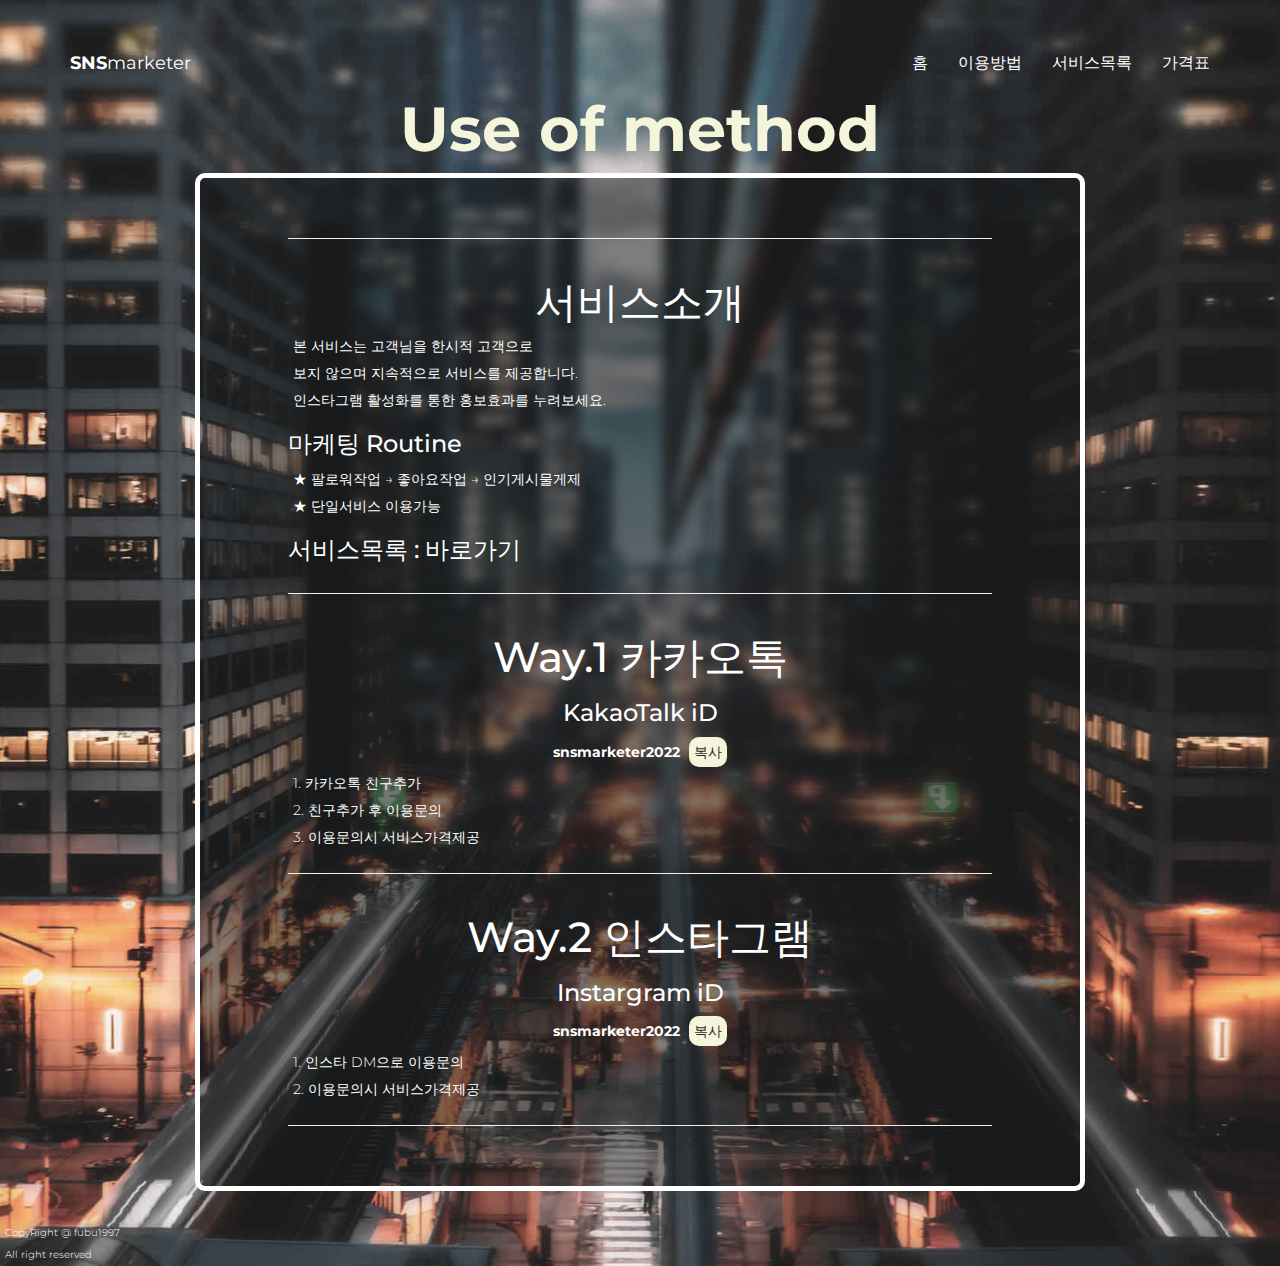
==== commit 82cb66b8: "SNShelp : 10" ====
--- a/method.html
+++ b/method.html
@@ -86,7 +86,7 @@
           </div>
           <hr />
           <div class="사용방법카톡">
-            <h2>Method.1 카카오톡</h2>
+            <h2>Way.1 카카오톡</h2>
             <h3 style="text-align: center">KakaoTalk iD</h3>
             <span style="font-weight: bolder">snsmarketer2022 </span
             ><button>복사</button>
@@ -96,7 +96,7 @@
           </div>
           <hr />
           <div class="사용방법인스타">
-            <h2>Method.2 인스타DM</h2>
+            <h2>Way.2 인스타그램</h2>
             <h3 style="text-align: center">Instargram iD</h3>
             <span style="font-weight: bolder">snsmarketer2022 </span
             ><button>복사</button>
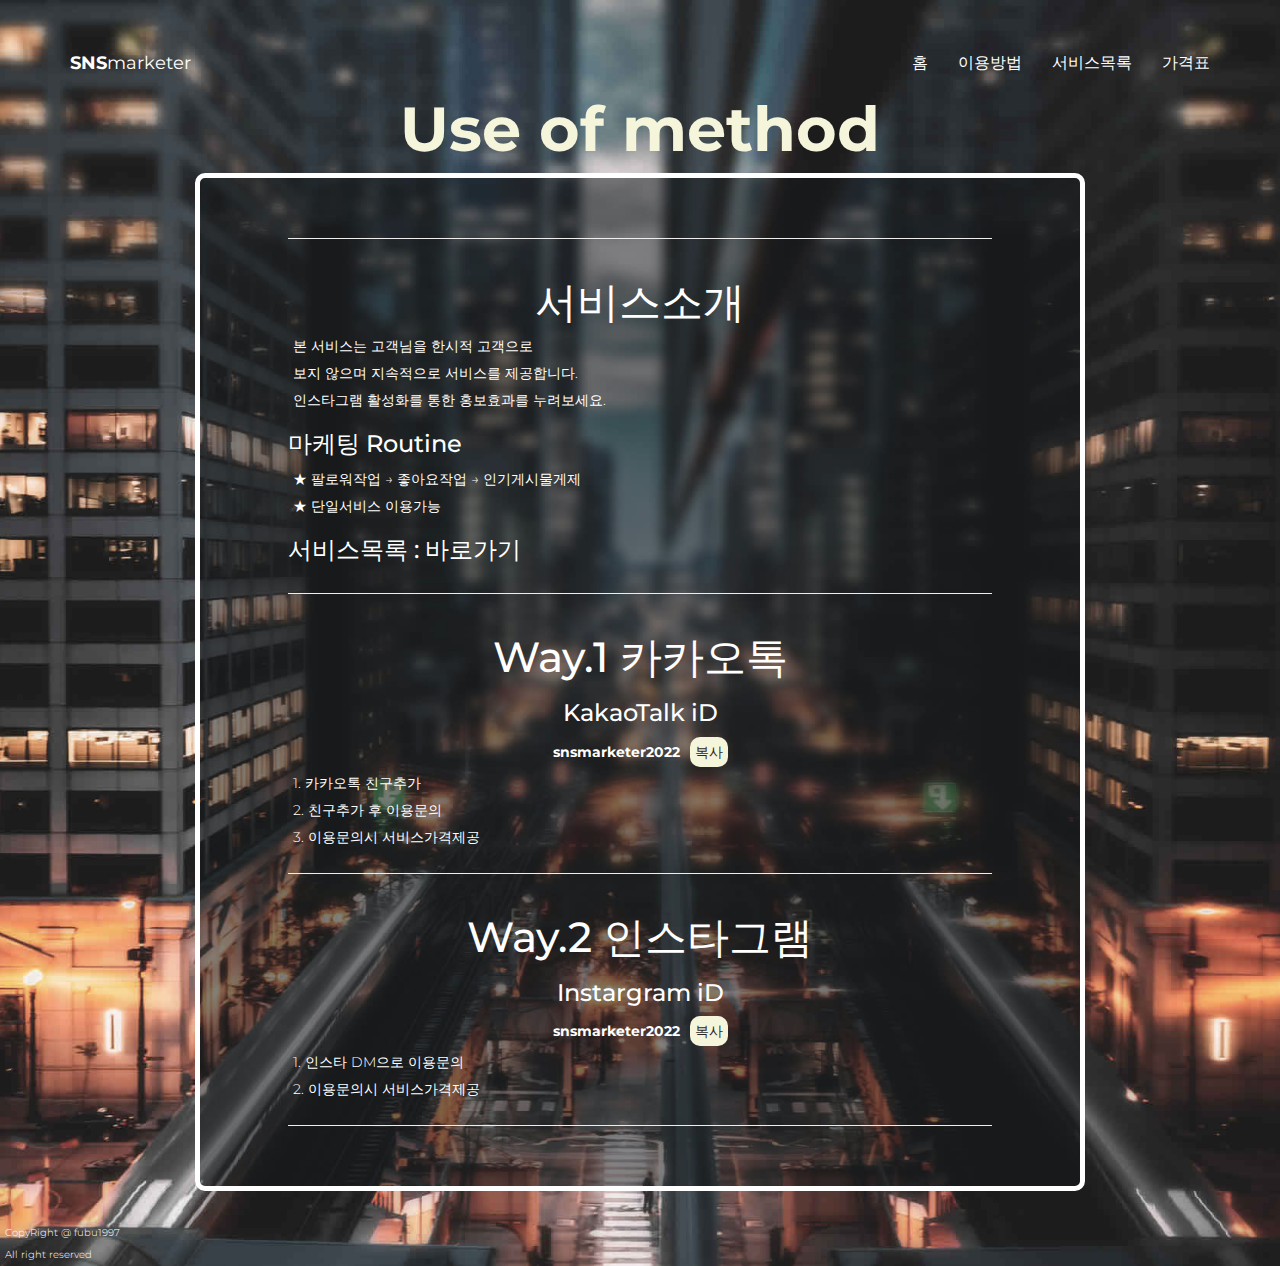
==== commit 6b9133fb: "SNShelp : 11" ====
--- a/method.html
+++ b/method.html
@@ -88,7 +88,7 @@
           <div class="사용방법카톡">
             <h2>Way.1 카카오톡</h2>
             <h3 style="text-align: center">KakaoTalk iD</h3>
-            <span style="font-weight: bolder">snsmarketer2022 </span
+            <span style="font-weight: bolder">snsmarketer2022</span
             ><button>복사</button>
             <p>1. 카카오톡 친구추가</p>
             <p>2. 친구추가 후 이용문의</p>
@@ -98,7 +98,7 @@
           <div class="사용방법인스타">
             <h2>Way.2 인스타그램</h2>
             <h3 style="text-align: center">Instargram iD</h3>
-            <span style="font-weight: bolder">snsmarketer2022 </span
+            <span style="font-weight: bolder">snsmarketer2022</span
             ><button>복사</button>
             <p>1. 인스타 DM으로 이용문의</p>
             <p>2. 이용문의시 서비스가격제공</p>
--- a/customstyle.css
+++ b/customstyle.css
@@ -1,3 +1,24 @@
+.mainImg {
+  max-width: 890px;
+  width: 100%;
+  margin: 10px auto;
+  padding: 0 15px;
+  text-align: center;
+}
+.mainImg img {
+  width: 100px;
+  height: 100px;
+  margin: 10px;
+}
+
+@media only screen and (max-width: 767px) {
+  .mainImg img {
+    width: 60px;
+    height: 60px;
+    margin: 8px;
+  }
+}
+
 .service_icon {
   display: flex;
   justify-content: center;
@@ -50,7 +71,7 @@
   padding: 5px;
   color: rgb(44, 39, 39);
   background-color: beige;
-  margin-left: 5px;
+  margin-left: 10px;
 }
 .이용방법페이지 button:hover {
   color: white;
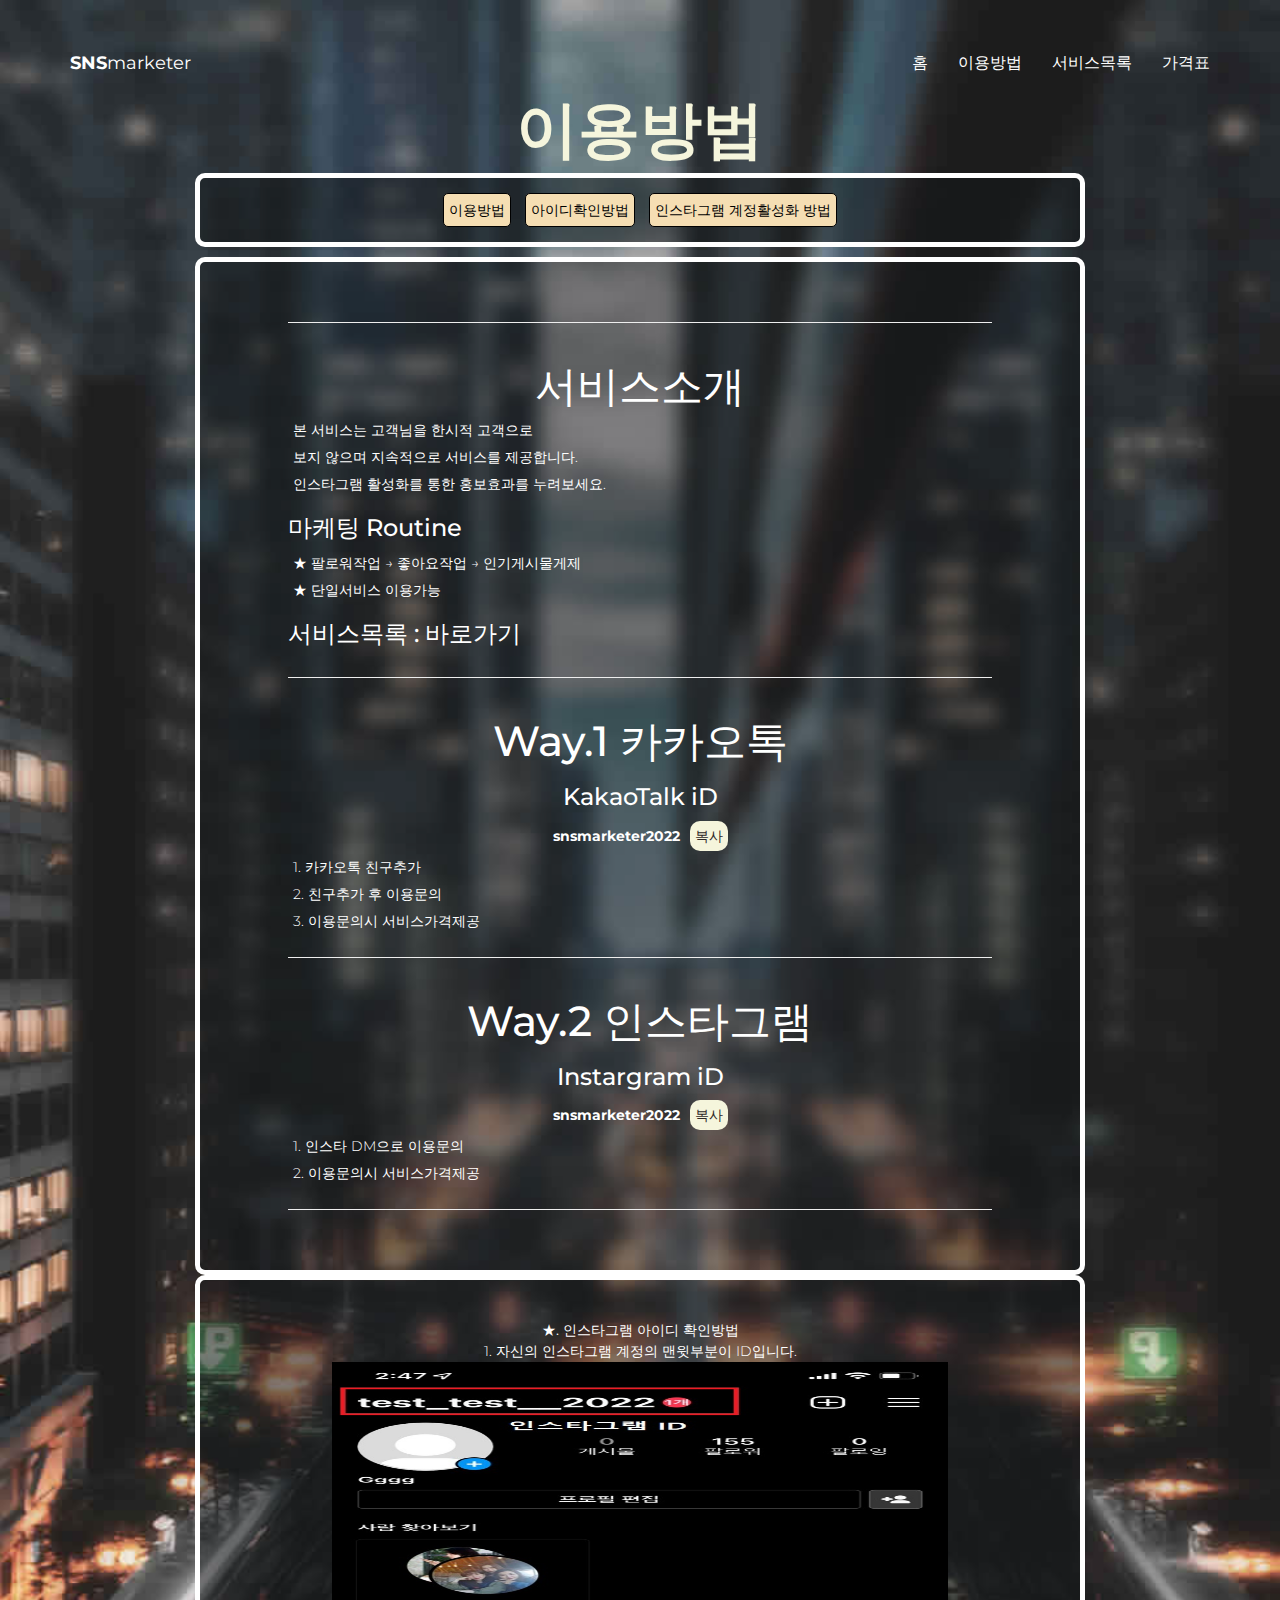
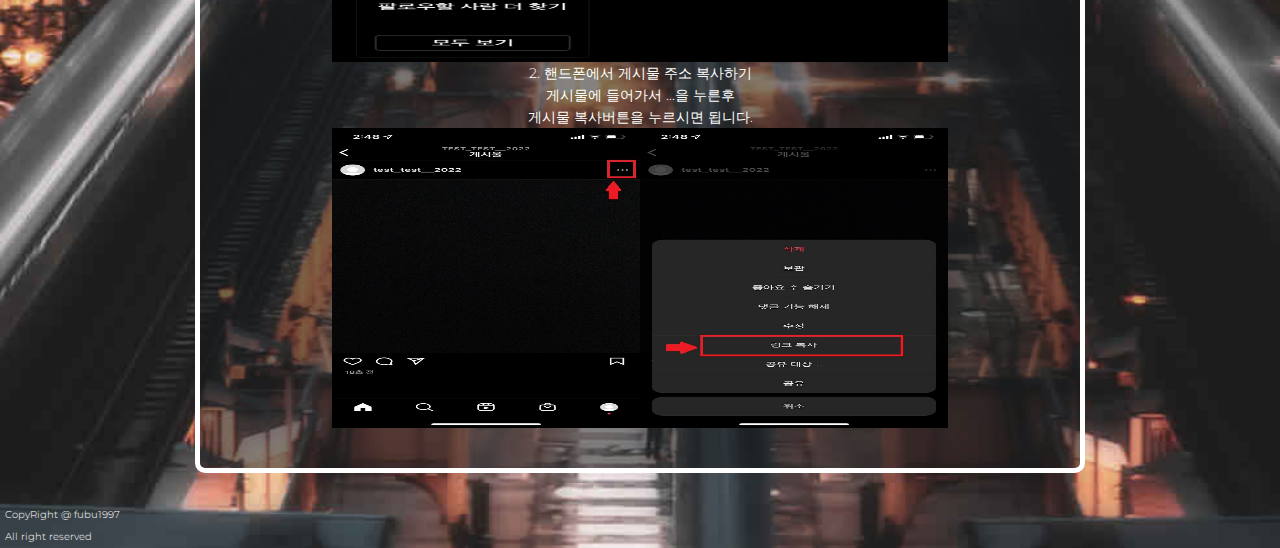
==== commit 4ff2be58: "SNShelp : 27" ====
--- a/method.html
+++ b/method.html
@@ -44,6 +44,7 @@
     <link href="assets/css/responsive.css" rel="stylesheet" />
     <link href="/customstyle.css" rel="stylesheet" />
     <link rel="stylesheet" href="/assets/css/methodresponsive.css" />
+    <link rel="stylesheet" href="/assets/css/method.css" />
   </head>
 
   <body>
@@ -71,7 +72,13 @@
 
     <div id="hero" class="hero overlay">
       <div class="hero-content">
-        <h1 class="이용방법title">Use of method</h1>
+        <h1 class="이용방법title">이용방법</h1>
+        <p class="이용방법pageBtn">
+          <button>이용방법</button>
+          <button>아이디확인방법</button>
+          <button>인스타그램 계정활성화 방법</button>
+        </p>
+
         <div class="이용방법페이지">
           <hr />
           <div class="서비스소개">
@@ -105,6 +112,31 @@
           </div>
           <hr />
         </div>
+        <div class="아이디확인방법">
+          <span>★. 인스타그램 아이디 확인방법</span>
+          <p>1. 자신의 인스타그램 계정의 맨윗부분이 ID입니다.</p>
+          <span style="width: 70%"
+            ><img
+              src="/assets/img/idConfirm1.jpg"
+              alt=""
+              width="100%"
+              height="300px"
+          /></span>
+          <p>2. 핸드폰에서 게시물 주소 복사하기</p>
+          <p>게시물에 들어가서 ...을 누른후</p>
+          <p>게시물 복사버튼을 누르시면 됩니다.</p>
+          <span style="width: 70%"
+            ><img
+              src="/assets/img/idConfirm2.jpg"
+              alt=""
+              width="50%"
+              height="300px" /><img
+              src="/assets/img/idConfirm3.jpg"
+              alt=""
+              width="50%"
+              height="300px"
+          /></span>
+        </div>
 
         <footer>
           <div class="footerBox">
--- a/assets/css/style.css
+++ b/assets/css/style.css
@@ -141,40 +141,7 @@
   width: 100%;
 }
 
-.form-control {
-  border-radius: 25px;
-  height: 50px;
-  padding: 15px 20px;
-  border-color: #f5f5f8;
-}
-
-.form-control + .form-control {
-  margin-top: 10px;
-}
-
-.form-control:focus {
-  background-color: #f5f5f8;
-  border-color: #f5f5f8;
-  box-shadow: none;
-  outline: none;
-}
-
-.form-group .btn {
-  position: absolute;
-  top: 5px;
-  right: 5px;
-  line-height: 40px;
-  min-width: 60px;
-  font-size: 16px;
-  border-radius: 25px;
-}
-
-.form-control-comment {
-  height: 100px;
-  resize: none;
-}
-
-.search-form .form-group .form-control {
+.form-group {
   padding-right: 80px;
 }
 
@@ -372,71 +339,6 @@
   border: 1px solid #6fc754;
 }
 
-/* Selectpicker */
-select {
-  position: absolute;
-  bottom: 0;
-  left: 50%;
-  display: block;
-  width: 0.5px !important;
-  height: 100% !important;
-  padding: 0 !important;
-  opacity: 0 !important;
-  border: none;
-}
-
-.bootstrap-select .btn {
-  border: 1px solid #26272d;
-  border-radius: 10px;
-}
-
-.bootstrap-select span.pull-left {
-  padding-left: 10px;
-}
-
-.bootstrap-select.open .dropdown-menu {
-  display: block;
-  border: 1px solid #26272d;
-  border-radius: 10px;
-}
-
-.bootstrap-select.btn-group .dropdown-menu {
-  padding: 5px 0;
-  min-width: 100%;
-  overflow: hidden;
-  -webkit-box-sizing: border-box;
-  -moz-box-sizing: border-box;
-  box-sizing: border-box;
-  z-index: 9999;
-}
-
-.bootstrap-select .dropdown-menu {
-  display: none;
-  visibility: visible;
-  opacity: 1;
-  padding: 0;
-}
-
-.bootstrap-select .bs-caret {
-  float: right;
-  padding-right: 10px;
-}
-
-.bootstrap-select .bs-caret .caret {
-  border-top: 6px dashed;
-  border-top: 6px solid\9;
-  border-right: 6px solid transparent;
-  border-left: 6px solid transparent;
-}
-
-.bootstrap-select .selected {
-  color: #6fc754;
-}
-
-.bootstrap-select .check-mark {
-  display: none;
-}
-
 /*  Tabs  */
 .tab-style {
   border-bottom: none;
--- a/customstyle.css
+++ b/customstyle.css
@@ -6,19 +6,12 @@
   text-align: center;
 }
 .mainImg img {
+  cursor: pointer;
   width: 100px;
   height: 100px;
   margin: 10px;
 }
 
-@media only screen and (max-width: 767px) {
-  .mainImg img {
-    width: 60px;
-    height: 60px;
-    margin: 8px;
-  }
-}
-
 .service_icon {
   display: flex;
   justify-content: center;
@@ -34,7 +27,9 @@
 }
 
 .enjoyBtn {
-  margin-top: 30px;
+  background-color: rgb(243, 220, 178, 0.9);
+  margin-top: 10px;
+  font-weight: bolder;
 }
 
 .이용방법title {
@@ -42,7 +37,8 @@
   color: beige;
   font-weight: bolder;
 }
-.이용방법페이지 {
+.이용방법페이지,
+.아이디확인방법 {
   max-width: 890px;
   width: 80%;
   height: 80%;
@@ -111,6 +107,64 @@
   width: 20%;
 }
 
+/* 주문탭 */
+.주문탭 {
+  max-width: 890px;
+  width: 80%;
+  border: 1px solid white;
+  border-radius: 10px;
+  text-align: center;
+  margin: 10px auto;
+  padding: 10px;
+  background-color: rgba(18, 21, 24, 0.5);
+}
+.주문탭 input {
+  width: 60%;
+  margin: 10px;
+  text-align: center;
+  color: black;
+}
+.아이디주소확인 {
+  cursor: pointer;
+  background-color: rgba(18, 21, 24, 0.8);
+  border: 1px solid white;
+  border-radius: 10px;
+  padding: 3px;
+  font-size: 10px;
+  color: white;
+}
+/* 주문탭 */
+
+/* form */
+.form-group {
+  max-width: 890px;
+  width: 80%;
+  height: 20%;
+  margin: auto;
+  padding: 10px;
+  border: 1px solid white;
+  color: white;
+  text-align: center;
+  background-color: rgba(18, 21, 24, 0.5);
+}
+
+.form-group label {
+  font-size: 20px;
+  display: block;
+}
+
+select,
+.form-group input {
+  text-align: center;
+  width: 100%;
+  height: 30px;
+  margin: 10px auto;
+  color: black;
+  padding: 5px;
+}
+/* form */
+
+/* footer */
 footer {
   display: block;
   background-color: rgba(18, 21, 24, 0);
@@ -125,3 +179,36 @@
   font-size: 10px;
   margin: 0px;
 }
+/* footer */
+
+.confirmation {
+  width: 20%;
+  height: 20px;
+  margin: auto;
+  border: 1px solid rgb(230, 214, 214, 0.8);
+  border-radius: 20px;
+  background-color: rgba(43, 39, 41, 0.8);
+  color: white;
+  text-align: center;
+  position: fixed;
+  bottom: 20%;
+  left: 40%;
+}
+
+@media only screen and (max-width: 767px) {
+  .hero-text h1 {
+    font-size: 25px;
+  }
+  .hero-text p {
+    font-size: 12px;
+  }
+  .주문탭 {
+    font-size: 12px;
+  }
+
+  .mainImg img {
+    width: 70px;
+    height: 70px;
+    margin: 5px;
+  }
+}
--- a/assets/css/method.css
+++ b/assets/css/method.css
@@ -0,0 +1,19 @@
+.이용방법pageBtn {
+  max-width: 890px;
+  width: 80%;
+  margin: 10px auto;
+  text-align: center;
+  border: 5px solid white;
+  border-radius: 10px;
+  background-color: rgba(18, 21, 24, 0.5);
+  padding: 10px;
+}
+.이용방법pageBtn button {
+  background-color: wheat;
+  border: 1px solid black;
+  border-radius: 5px;
+  margin: 5px;
+  padding: 5px;
+  color: black;
+  font-weight: bolder;
+}
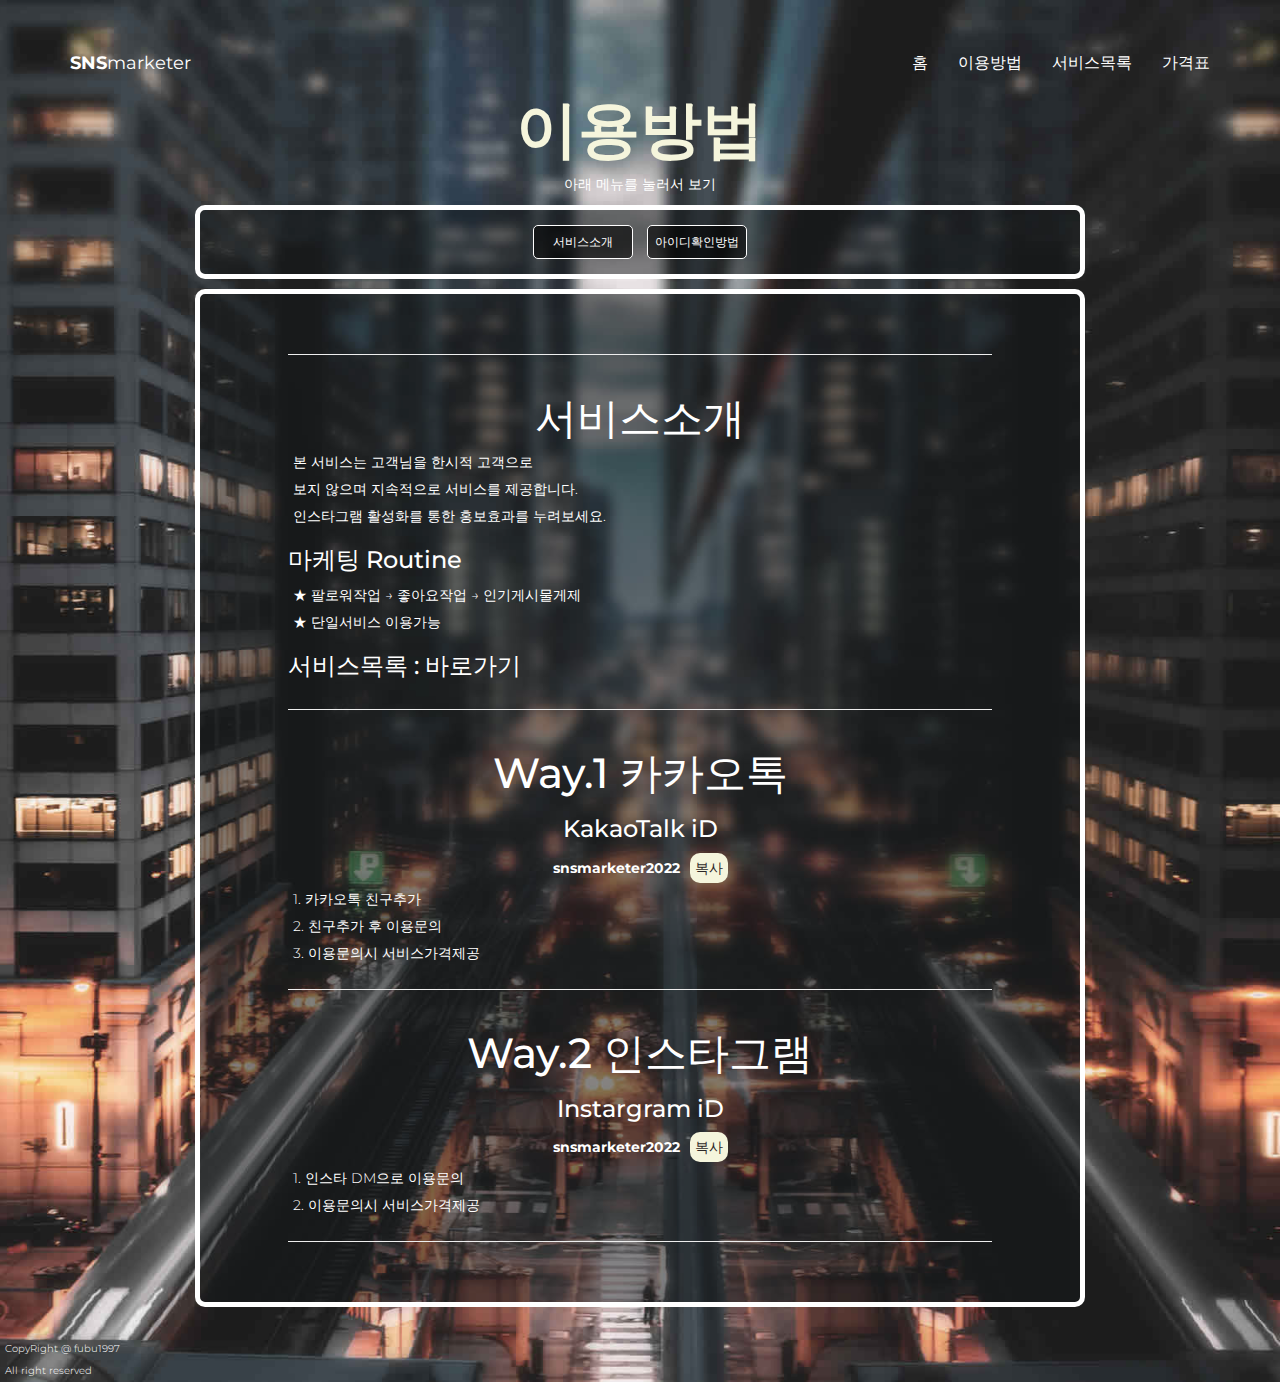
==== commit 7853ea38: "SNShelp : 28" ====
--- a/method.html
+++ b/method.html
@@ -73,10 +73,10 @@
     <div id="hero" class="hero overlay">
       <div class="hero-content">
         <h1 class="이용방법title">이용방법</h1>
+        <p style="text-align: center">아래 메뉴를 눌러서 보기</p>
         <p class="이용방법pageBtn">
-          <button>이용방법</button>
-          <button>아이디확인방법</button>
-          <button>인스타그램 계정활성화 방법</button>
+          <button id="서비스소개Btn">서비스소개</button>
+          <button id="아이디확인방법Btn">아이디확인방법</button>
         </p>
 
         <div class="이용방법페이지">
@@ -112,29 +112,40 @@
           </div>
           <hr />
         </div>
-        <div class="아이디확인방법">
-          <span>★. 인스타그램 아이디 확인방법</span>
+        <div class="아이디확인방법" style="display: none">
+          <span style="font-size: 20px">★. 인스타그램 아이디 확인방법</span>
           <p>1. 자신의 인스타그램 계정의 맨윗부분이 ID입니다.</p>
           <span style="width: 70%"
             ><img
               src="/assets/img/idConfirm1.jpg"
               alt=""
               width="100%"
-              height="300px"
+              height="500px"
+              style="margin: 10px 0"
           /></span>
           <p>2. 핸드폰에서 게시물 주소 복사하기</p>
-          <p>게시물에 들어가서 ...을 누른후</p>
-          <p>게시물 복사버튼을 누르시면 됩니다.</p>
+          <p>- 게시물에 들어가서 ⦁⦁⦁을 누른후</p>
+          <p>링크 복사버튼 클릭.</p>
           <span style="width: 70%"
             ><img
               src="/assets/img/idConfirm2.jpg"
               alt=""
               width="50%"
-              height="300px" /><img
+              height="500px" /><img
               src="/assets/img/idConfirm3.jpg"
               alt=""
               width="50%"
-              height="300px"
+              height="500px"
+              style="margin: 10px auto"
+          /></span>
+          <p>3. 사이트로 돌아와서 대상에 붙여넣기</p>
+          <span style="width: 70%"
+            ><img
+              src="/assets/img/idConfirm4.jpg"
+              alt=""
+              width="100%"
+              height="500px"
+              style="margin: 10px 0"
           /></span>
         </div>
 
--- a/assets/css/method.css
+++ b/assets/css/method.css
@@ -9,11 +9,13 @@
   padding: 10px;
 }
 .이용방법pageBtn button {
-  background-color: wheat;
-  border: 1px solid black;
+  width: 100px;
+  font-size: 12px;
+  background-color: rgb(0, 0, 0, 0.6);
+  border: 1px solid white;
   border-radius: 5px;
   margin: 5px;
   padding: 5px;
-  color: black;
+  color: white;
   font-weight: bolder;
 }
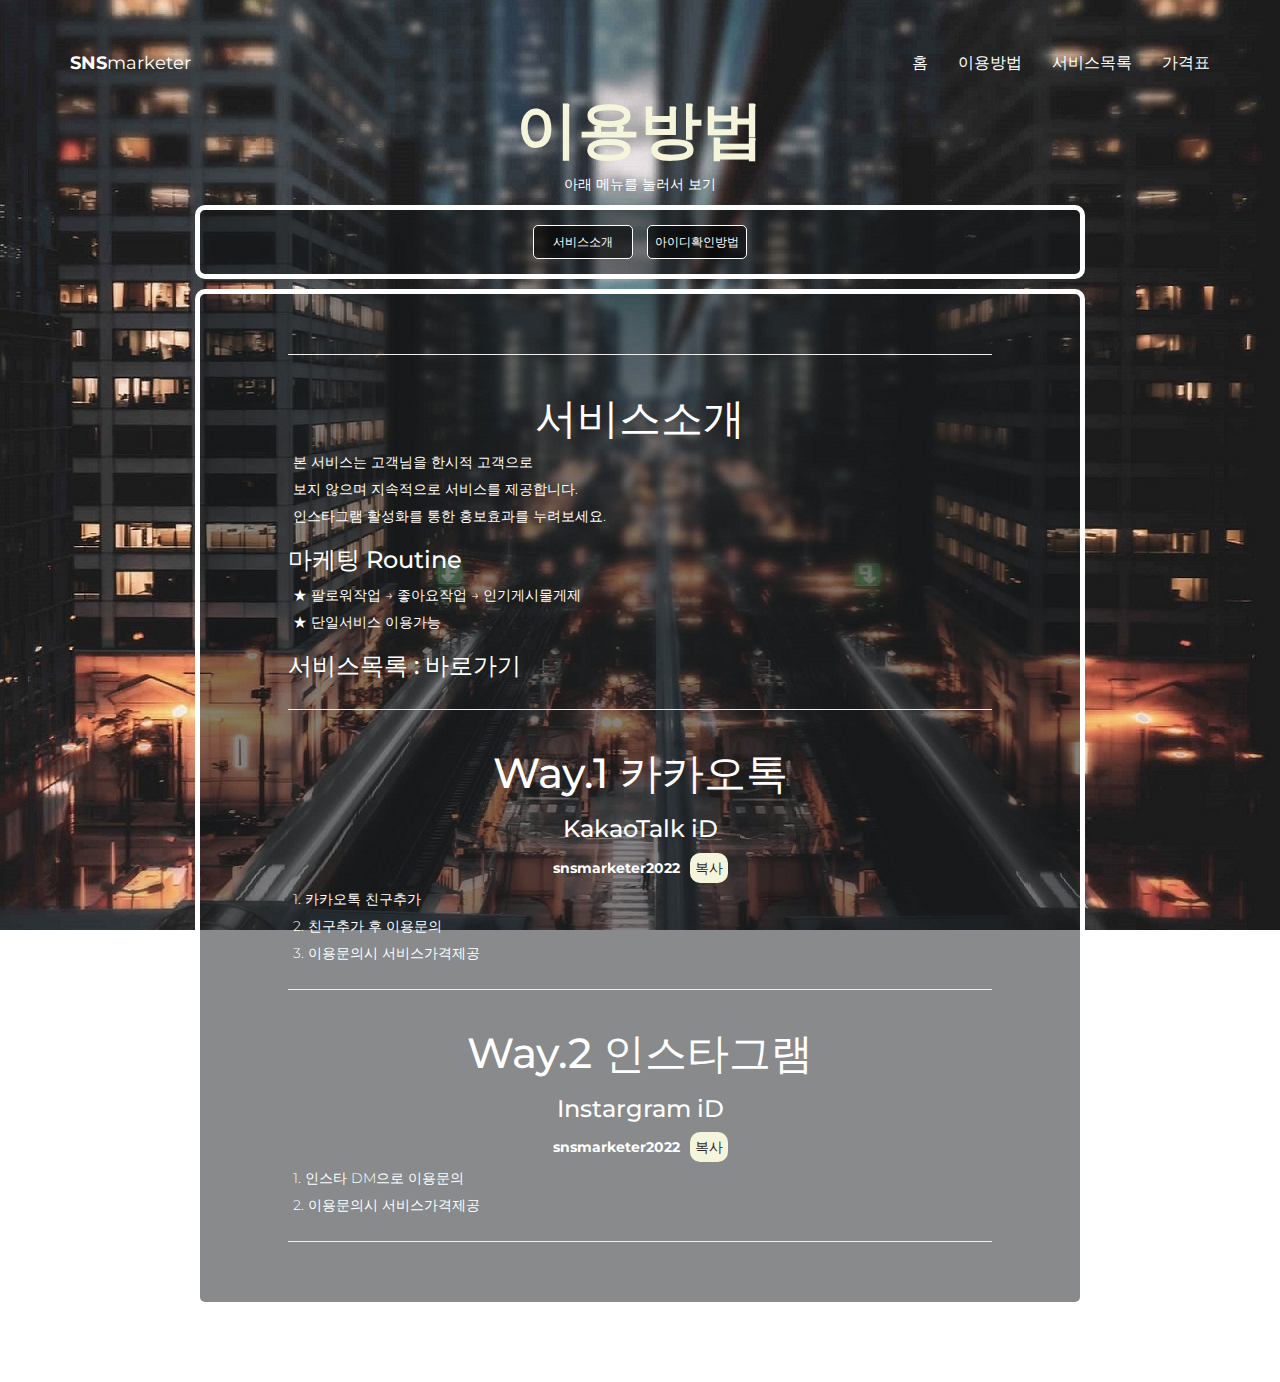
==== commit db987dff: "SNShelp : 49" ====
--- a/method.html
+++ b/method.html
@@ -113,9 +113,11 @@
           <hr />
         </div>
         <div class="아이디확인방법" style="display: none">
-          <span style="font-size: 20px">★. 인스타그램 아이디 확인방법</span>
+          <span style="font-size: 15px; font-weight: bolder"
+            >★. 인스타그램 아이디 확인방법</span
+          >
           <p>1. 자신의 인스타그램 계정의 맨윗부분이 ID입니다.</p>
-          <span style="width: 70%"
+          <span style="width: 90%"
             ><img
               src="/assets/img/idConfirm1.jpg"
               alt=""
@@ -123,23 +125,29 @@
               height="500px"
               style="margin: 10px 0"
           /></span>
-          <p>2. 핸드폰에서 게시물 주소 복사하기</p>
-          <p>- 게시물에 들어가서 ⦁⦁⦁을 누른후</p>
-          <p>링크 복사버튼 클릭.</p>
-          <span style="width: 70%"
+          <hr />
+          <span style="font-size: 15px; font-weight: bolder"
+            >★. 인스타그램 게시물 주소 확인방법</span
+          >
+          <p>1. 게시물에 들어가서 ⦁⦁⦁을 누르기</p>
+          <span style="width: 90%"
             ><img
               src="/assets/img/idConfirm2.jpg"
               alt=""
-              width="50%"
-              height="500px" /><img
+              width="100%"
+              height="500px"
+          /></span>
+          <p>2. 링크 복사버튼 클릭.</p>
+          <span style="width: 90%"
+            ><img
               src="/assets/img/idConfirm3.jpg"
               alt=""
-              width="50%"
+              width="100%"
               height="500px"
               style="margin: 10px auto"
           /></span>
-          <p>3. 사이트로 돌아와서 대상에 붙여넣기</p>
-          <span style="width: 70%"
+          <p>2. 사이트로 돌아와서 대상에 붙여넣기</p>
+          <span style="width: 90%"
             ><img
               src="/assets/img/idConfirm4.jpg"
               alt=""
--- a/assets/css/style.css
+++ b/assets/css/style.css
@@ -674,6 +674,7 @@
 ================================================== */
 .hero {
   background: url(../img/background.jpg) no-repeat center / cover;
+  background-attachment: fixed;
   height: 100%;
   width: 100%;
   display: table;
@@ -706,7 +707,6 @@
 
 .hero-text h1 {
   position: relative;
-  margin: 0;
 }
 
 .hero-text p {
--- a/customstyle.css
+++ b/customstyle.css
@@ -1,14 +1,14 @@
 .mainImg {
   max-width: 890px;
-  width: 100%;
+  width: 80%;
   margin: 10px auto;
   padding: 0 15px;
   text-align: center;
 }
 .mainImg img {
   cursor: pointer;
-  width: 100px;
-  height: 100px;
+  width: 20%;
+  height: 100%;
   margin: 10px;
 }
 
@@ -108,30 +108,44 @@
 }
 
 /* 주문탭 */
-.주문탭 {
+.주문탭,
+.home주문방식 {
   max-width: 890px;
   width: 80%;
   border: 1px solid white;
   border-radius: 10px;
   text-align: center;
   margin: 10px auto;
-  padding: 10px;
-  background-color: rgba(18, 21, 24, 0.5);
+  padding: 5px;
+  background-color: rgba(18, 21, 24, 0.7);
+}
+.home주문방식 button {
+  background-color: rgb(68, 58, 153);
+  border: none;
+  border-radius: 30px;
+  padding: 5px;
+  margin-left: 5px;
+}
+.home주문방식 button:hover {
+  background-color: black;
 }
 .주문탭 input {
-  width: 60%;
-  margin: 10px;
+  width: 50%;
+  margin: 10px 5px;
   text-align: center;
   color: black;
 }
 .아이디주소확인 {
   cursor: pointer;
-  background-color: rgba(18, 21, 24, 0.8);
+  background-color: rgba(18, 24, 18, 0.8);
   border: 1px solid white;
-  border-radius: 10px;
-  padding: 3px;
+  border-radius: 5px;
+  padding: 3px 10px;
   font-size: 10px;
   color: white;
+  width: 80%;
+  margin: auto;
+  display: block;
 }
 /* 주문탭 */
 
@@ -205,10 +219,24 @@
   .주문탭 {
     font-size: 12px;
   }
+  .home주문방식 h4 {
+    font-size: 15px;
+    font-weight: bolder;
+  }
+  .home주문방식 h5 {
+    font-size: 12px;
+  }
+  .home주문방식 {
+    font-size: 10px;
+  }
+  .home주문방식 p {
+    font-size: 10px;
+  }
 
   .mainImg img {
-    width: 70px;
-    height: 70px;
-    margin: 5px;
-  }
-}
+    cursor: pointer;
+    width: 20%;
+    height: 100%;
+    margin: 1%;
+  }
+}
--- a/assets/css/method.css
+++ b/assets/css/method.css
@@ -19,3 +19,7 @@
   color: white;
   font-weight: bolder;
 }
+
+.아이디확인방법 p {
+  margin: 10px 0;
+}
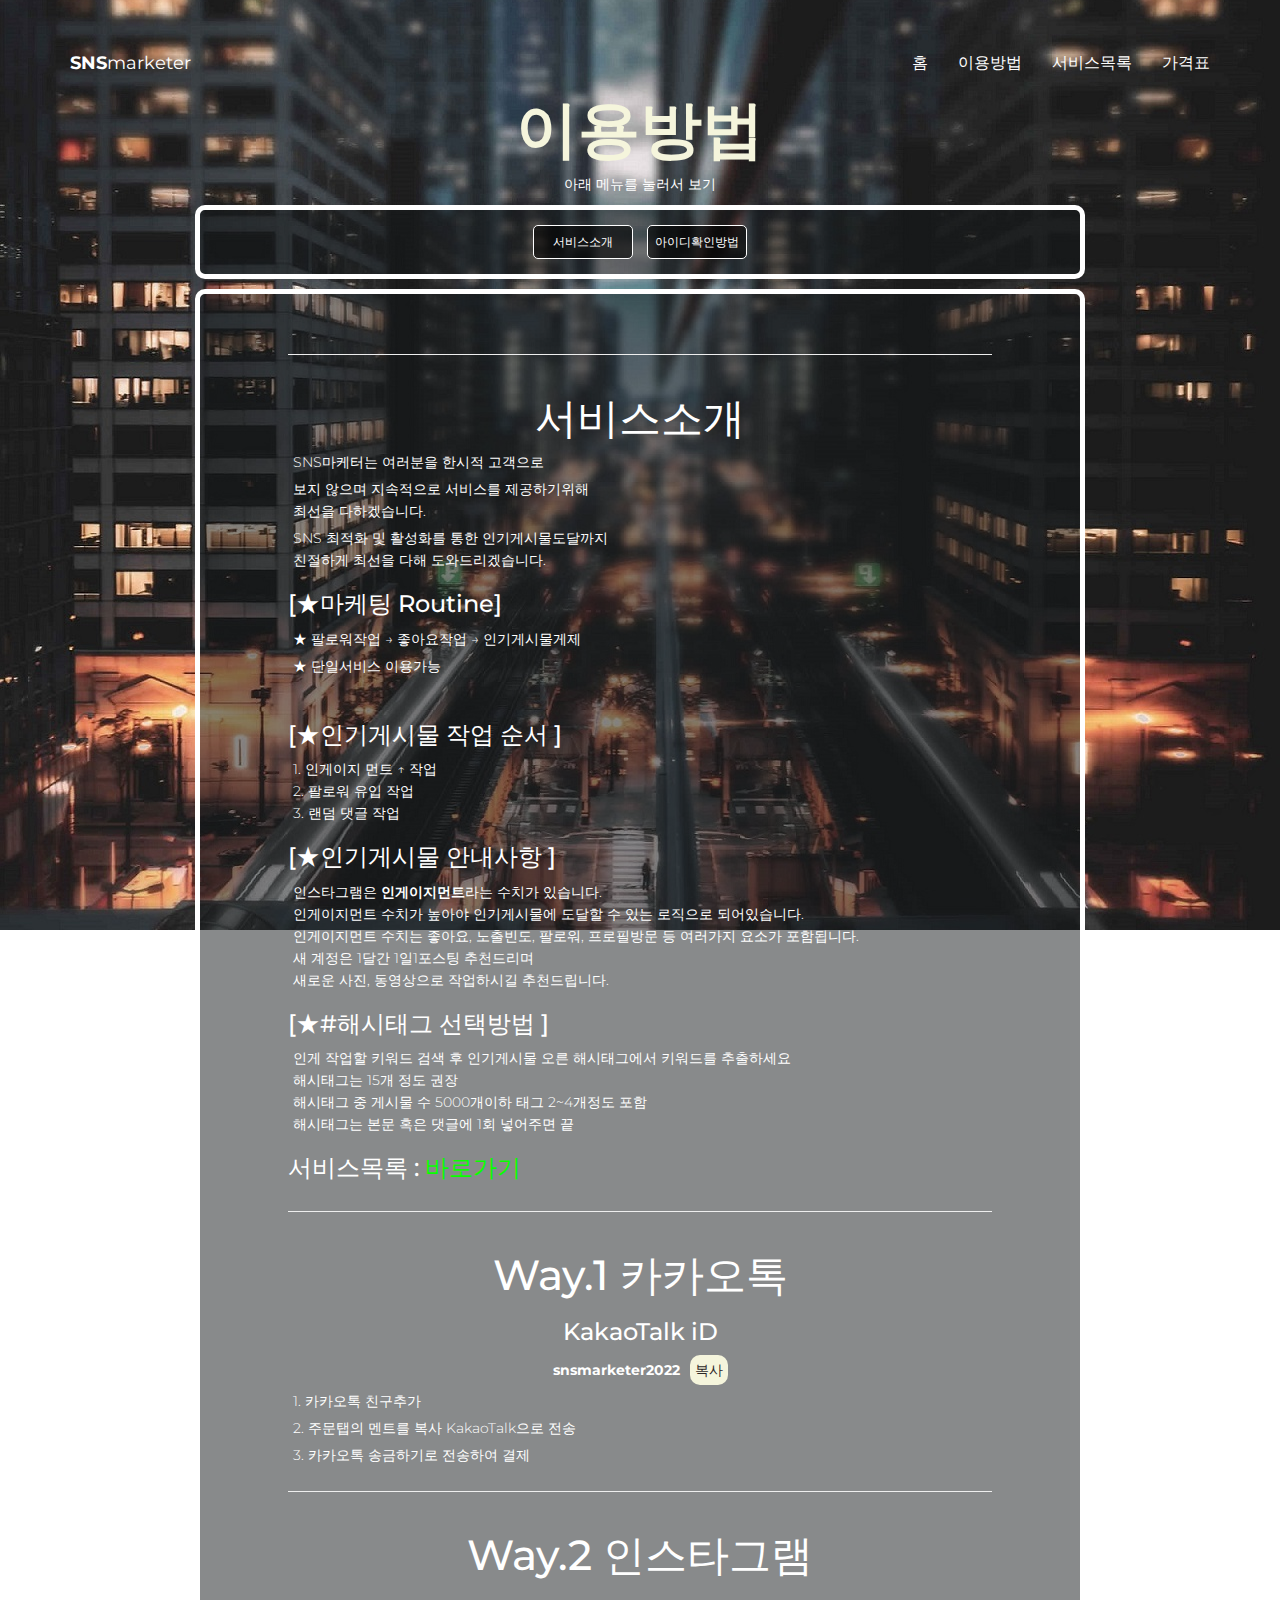
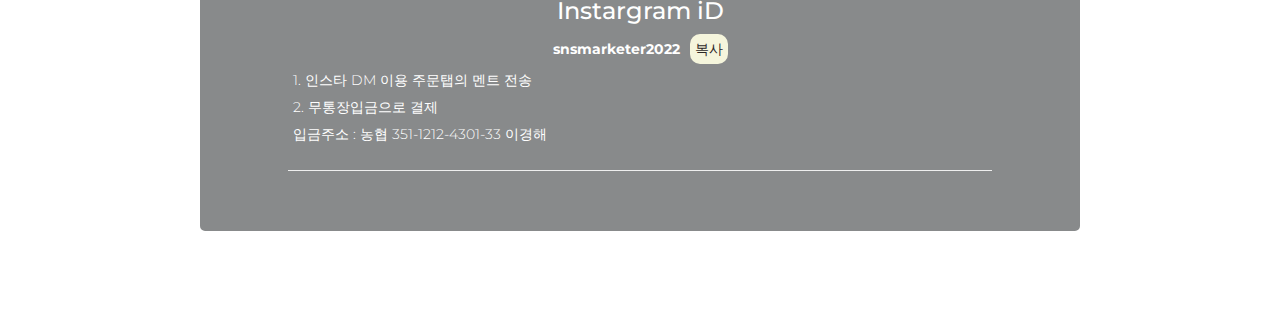
==== commit 6a358d77: "SNShelp : 51" ====
--- a/method.html
+++ b/method.html
@@ -83,13 +83,45 @@
           <hr />
           <div class="서비스소개">
             <h2>서비스소개</h2>
-            <p>본 서비스는 고객님을 한시적 고객으로</p>
-            <p>보지 않으며 지속적으로 서비스를 제공합니다.</p>
-            <p>인스타그램 활성화를 통한 홍보효과를 누려보세요.</p>
-            <h3>마케팅 Routine</h3>
+            <p>SNS마케터는 여러분을 한시적 고객으로</p>
+            <p>
+              보지 않으며 지속적으로 서비스를 제공하기위해<br />
+              최선을 다하겠습니다.
+            </p>
+            <p>
+              SNS 최적화 및 활성화를 통한 인기게시물도달까지<br />
+              친절하게 최선을 다해 도와드리겠습니다.
+            </p>
+            <h3>[★마케팅 Routine]</h3>
             <p>★ 팔로워작업 → 좋아요작업 → 인기게시물게제</p>
             <p>★ 단일서비스 이용가능</p>
-            <h3>서비스목록 : <a href="/service.html">바로가기</a></h3>
+            <br />
+            <h3>[★인기게시물 작업 순서 ]</h3>
+            <p>
+              1. 인게이지 먼트 ↑ 작업 <br />2. 팔로워 유입 작업 <br />3. 랜덤
+              댓글 작업
+            </p>
+            <h3>[★인기게시물 안내사항 ]</h3>
+            <p>
+              인스타그램은 <strong>인게이지먼트</strong>라는 수치가 있습니다.<br />
+              인게이지먼트 수치가 높아야 인기게시물에 도달할 수 있는 로직으로
+              되어있습니다.
+              <br />인게이지먼트 수치는 좋아요, 노출빈도, 팔로워, 프로필방문 등
+              여러가지 요소가 포함됩니다. <br />새 계정은 1달간 1일1포스팅
+              추천드리며 <br />새로운 사진, 동영상으로 작업하시길 추천드립니다.
+            </p>
+            <h3>[★#해시태그 선택방법 ]</h3>
+            <p>
+              인게 작업할 키워드 검색 후 인기게시물 오른 해시태그에서 키워드를
+              추출하세요 <br />
+              해시태그는 15개 정도 권장 <br />해시태그 중 게시물 수 5000개이하
+              태그 2~4개정도 포함 <br />해시태그는 본문 혹은 댓글에 1회 넣어주면
+              끝
+            </p>
+            <h3>
+              서비스목록 :
+              <a href="/service.html" style="color: rgb(9, 255, 0)">바로가기</a>
+            </h3>
           </div>
           <hr />
           <div class="사용방법카톡">
@@ -98,8 +130,8 @@
             <span style="font-weight: bolder">snsmarketer2022</span
             ><button>복사</button>
             <p>1. 카카오톡 친구추가</p>
-            <p>2. 친구추가 후 이용문의</p>
-            <p>3. 이용문의시 서비스가격제공</p>
+            <p>2. 주문탭의 멘트를 복사 KakaoTalk으로 전송</p>
+            <p>3. 카카오톡 송금하기로 전송하여 결제</p>
           </div>
           <hr />
           <div class="사용방법인스타">
@@ -107,8 +139,9 @@
             <h3 style="text-align: center">Instargram iD</h3>
             <span style="font-weight: bolder">snsmarketer2022</span
             ><button>복사</button>
-            <p>1. 인스타 DM으로 이용문의</p>
-            <p>2. 이용문의시 서비스가격제공</p>
+            <p>1. 인스타 DM 이용 주문탭의 멘트 전송</p>
+            <p>2. 무통장입금으로 결제</p>
+            <p>입금주소 : 농협 351-1212-4301-33 이경해</p>
           </div>
           <hr />
         </div>
--- a/assets/css/responsive.css
+++ b/assets/css/responsive.css
@@ -141,7 +141,7 @@
   /* Buttons */
   .btn {
     min-width: 140px;
-    font-size: 14px;
+    font-size: 12px;
   }
 
   /* Elements */
--- a/assets/css/methodresponsive.css
+++ b/assets/css/methodresponsive.css
@@ -68,6 +68,7 @@
   }
   .이용방법페이지 p {
     font-size: 10px;
+    text-align: justify;
   }
 }
 
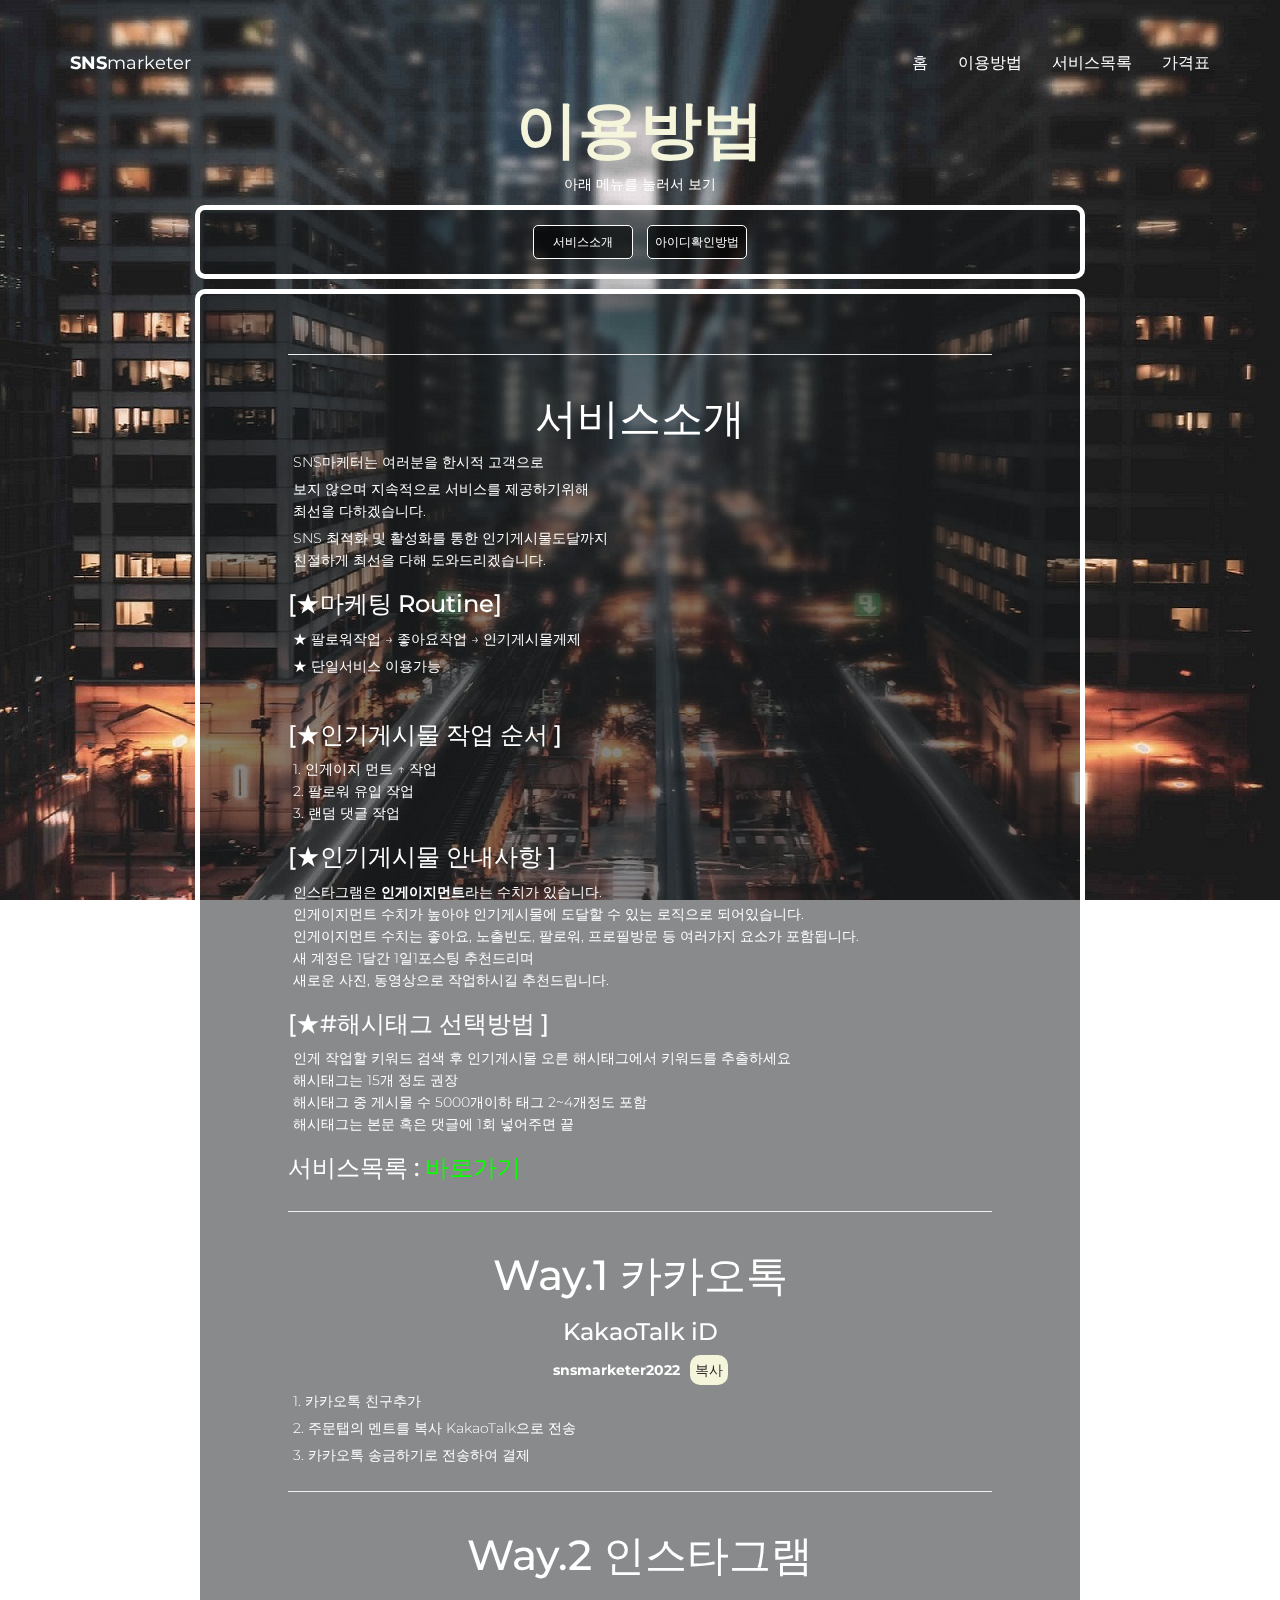
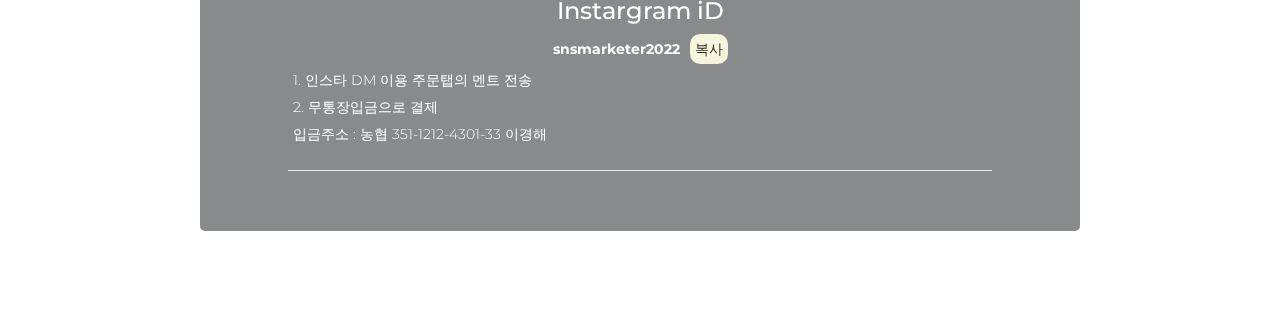
==== commit 544c7700: "SNShelp : 57" ====
--- a/method.html
+++ b/method.html
@@ -4,7 +4,7 @@
     <!-- ================================================== -->
     <meta http-equiv="Content-Type" content="text/html; charset=utf-8" />
     <meta http-equiv="X-UA-Compatible" content="IE=edge" />
-    <title>SNS마케터</title>
+    <title>이용방법</title>
     <meta name="description" content="SNSmarketer" />
     <meta name="author" content="fubu1997" />
     <meta name="keywords" content="SNS마케터" />
--- a/assets/css/style.css
+++ b/assets/css/style.css
@@ -514,6 +514,20 @@
   font-family: "Montserrat", sans-serif;
   color: white;
 }
+body:after {
+  content: "";
+  position: fixed;
+  top: 0;
+  height: 100vh;
+  left: 0;
+  right: 0;
+  z-index: -1;
+  background: url(../img/background.jpg) center top;
+  -webkit-background-size: cover;
+  -moz-background-size: cover;
+  -o-background-size: cover;
+  background-size: cover;
+}
 
 .img-res {
   display: block;
@@ -673,8 +687,8 @@
 /* HERO
 ================================================== */
 .hero {
-  background: url(../img/background.jpg) no-repeat center / cover;
-  background-attachment: fixed;
+  /* background: url(../img/background.jpg) no-repeat center / cover;
+  background-attachment: fixed; */
   height: 100%;
   width: 100%;
   display: table;
